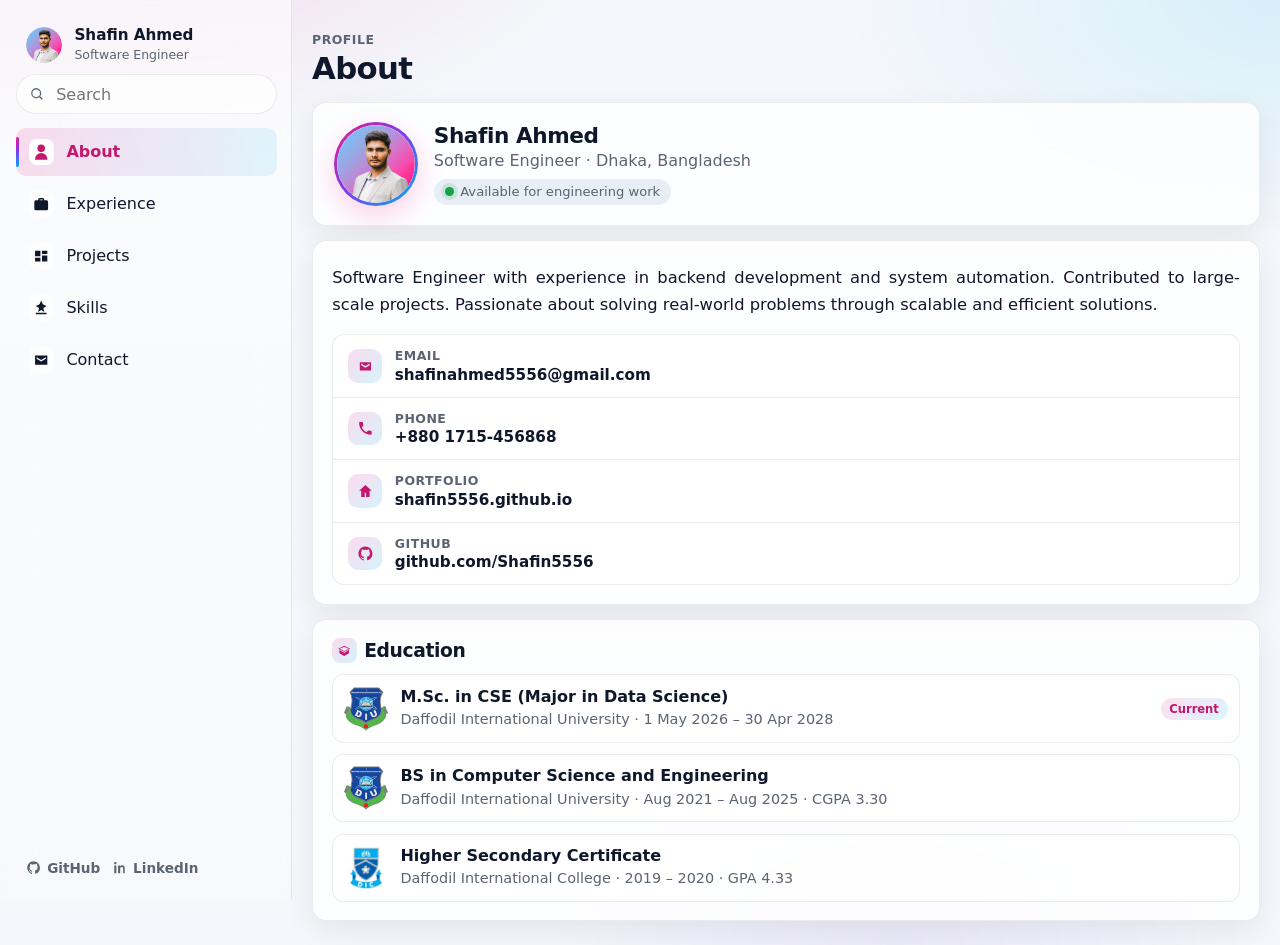
==== index.html @ 6b0c7534 "Remove signature image from portfolio pages entirely. Co-authored-by: Cursor <cursoragent@cursor.com" ====
<!DOCTYPE html>
<html lang="en">
<head>
  <meta charset="utf-8">
  <meta name="viewport" content="width=device-width, initial-scale=1, viewport-fit=cover">
  <meta name="theme-color" content="#f4f7fb">
  <meta name="apple-mobile-web-app-capable" content="yes">
  <meta name="apple-mobile-web-app-status-bar-style" content="default">
  <meta name="description" content="Shafin Ahmed — Software Engineer. Backend, full-stack, and scalable systems.">
  <title>Shafin Ahmed | Software Engineer</title>
  <link rel="icon" type="image/png" href="images/profile.png">
  <link rel="apple-touch-icon" href="images/profile.png">
  <link rel="stylesheet" href="css/app.css?v=20261017d">
</head>
<body>
  <div class="boot-overlay" id="boot-overlay" aria-hidden="true">
    <div class="boot-mark">
      <img src="images/profile.png" alt="" width="56" height="56">
      <strong>Shafin Ahmed</strong>
    </div>
  </div>
  <div class="app" id="app">
    <aside class="sidebar" aria-label="Main navigation">
      <div class="sidebar-top">
        <div class="brand-chip">
          <img src="images/profile.png" alt="" width="36" height="36">
          <div>
            <strong>Shafin Ahmed</strong>
            <span>Software Engineer</span>
          </div>
        </div>
        <label class="search-shell" for="nav-search">
          <svg viewBox="0 0 24 24" aria-hidden="true"><path d="M10.5 3a7.5 7.5 0 015.95 12.07l3.74 3.74-1.41 1.41-3.74-3.74A7.5 7.5 0 1110.5 3zm0 2a5.5 5.5 0 100 11 5.5 5.5 0 000-11z"/></svg>
          <input id="nav-search" type="search" placeholder="Search" autocomplete="off">
        </label>
      </div>

      <nav class="side-nav" id="side-nav">
        <button class="nav-item is-active" data-page="about" type="button">
          <span class="nav-ico" aria-hidden="true"><svg viewBox="0 0 24 24"><path d="M12 12a5 5 0 100-10 5 5 0 000 10zm-8 9a8 8 0 0116 0v1H4v-1z"/></svg></span>
          <span>About</span>
        </button>
        <button class="nav-item" data-page="experience" type="button">
          <span class="nav-ico" aria-hidden="true"><svg viewBox="0 0 24 24"><path d="M10 4h4a2 2 0 012 2v1h3a2 2 0 012 2v9a2 2 0 01-2 2H5a2 2 0 01-2-2V9a2 2 0 012-2h3V6a2 2 0 012-2zm0 3h4V6h-4v1z"/></svg></span>
          <span>Experience</span>
        </button>
        <button class="nav-item" data-page="projects" type="button">
          <span class="nav-ico" aria-hidden="true"><svg viewBox="0 0 24 24"><path d="M4 5h7v7H4V5zm9 0h7v4h-7V5zM4 14h7v5H4v-5zm9-3h7v8h-7v-8z"/></svg></span>
          <span>Projects</span>
        </button>
        <button class="nav-item" data-page="skills" type="button">
          <span class="nav-ico" aria-hidden="true"><svg viewBox="0 0 24 24"><path d="M12 2l2.1 4.9L19 9l-4.2 2.9L16 17l-4-2.6L8 17l1.2-5.1L5 9l4.9-2.1L12 2zm-7 16h14v2H5v-2z"/></svg></span>
          <span>Skills</span>
        </button>
        <button class="nav-item" data-page="contact" type="button">
          <span class="nav-ico" aria-hidden="true"><svg viewBox="0 0 24 24"><path d="M4 6h16v12H4V6zm2 2v2.2l6 3.6 6-3.6V8l-6 3.6L6 8z"/></svg></span>
          <span>Contact</span>
        </button>
      </nav>

      <div class="sidebar-foot">
        <a class="ghost-link" href="https://github.com/Shafin5556" target="_blank" rel="noopener">
          <svg viewBox="0 0 24 24" aria-hidden="true"><path d="M12 2C6.48 2 2 6.58 2 12.26c0 4.52 2.87 8.35 6.84 9.71.5.1.68-.22.68-.48v-1.7c-2.78.62-3.37-1.37-3.37-1.37-.46-1.2-1.12-1.52-1.12-1.52-.92-.64.07-.63.07-.63 1.02.07 1.56 1.07 1.56 1.07.9 1.58 2.36 1.12 2.94.86.09-.67.35-1.12.64-1.38-2.22-.26-4.55-1.14-4.55-5.07 0-1.12.39-2.03 1.03-2.75-.1-.26-.45-1.31.1-2.73 0 0 .84-.27 2.75 1.05A9.3 9.3 0 0112 6.84c.85 0 1.71.12 2.51.35 1.91-1.32 2.75-1.05 2.75-1.05.55 1.42.2 2.47.1 2.73.64.72 1.03 1.63 1.03 2.75 0 3.94-2.34 4.8-4.57 5.06.36.32.68.94.68 1.9v2.81c0 .26.18.59.69.48A10.03 10.03 0 0022 12.26C22 6.58 17.52 2 12 2z"/></svg>
          GitHub
        </a>
        <a class="ghost-link" href="https://linkedin.com/in/shafin5556" target="_blank" rel="noopener">
          <svg viewBox="0 0 24 24" aria-hidden="true"><path d="M6.94 8.5H3.56V21h3.38V8.5zM5.25 3A1.97 1.97 0 003.3 4.96 1.97 1.97 0 005.25 6.9 1.97 1.97 0 007.2 4.96 1.97 1.97 0 005.25 3zM21 21h-3.37v-6.55c0-1.56-.03-3.56-2.17-3.56-2.17 0-2.5 1.7-2.5 3.45V21H9.58V8.5h3.24v1.7h.05c.45-.85 1.55-1.75 3.19-1.75 3.41 0 4.04 2.25 4.04 5.17V21z"/></svg>
          LinkedIn
        </a>
      </div>
    </aside>

    <main class="stage" id="stage">
      <header class="topbar mobile-appbar">
        <div class="appbar-left">
          <img class="appbar-avatar" src="images/profile.png" alt="" width="34" height="34">
          <div>
            <p class="eyebrow" id="page-eyebrow">Profile</p>
            <h1 id="page-title">About</h1>
          </div>
        </div>
      </header>

      <div class="pages" id="pages">
        <!-- ABOUT -->
        <section class="page is-active" id="page-about" data-title="About" data-eyebrow="Profile">
          <div class="home-profile reveal">
            <img src="images/profile.png" alt="Shafin Ahmed" width="88" height="88">
            <div>
              <h2>Shafin Ahmed</h2>
              <p>Software Engineer · Dhaka, Bangladesh</p>
              <div class="status-row"><span class="dot"></span> Available for engineering work</div>
            </div>
          </div>

          <article class="settings-card reveal">
            <p class="about-lead">Software Engineer with experience in backend development and system automation. Contributed to large-scale projects. Passionate about solving real-world problems through scalable and efficient solutions.</p>
            <div class="quick-grid about-links">
              <a class="quick-tile" href="mailto:shafinahmed5556@gmail.com">
                <span class="tile-ico"><svg viewBox="0 0 24 24"><path d="M4 6h16v12H4V6zm2 2v2.2l6 3.6 6-3.6V8l-6 3.6L6 8z"/></svg></span>
                <div class="tile-text"><strong>Email</strong><span>shafinahmed5556@gmail.com</span></div>
              </a>
              <a class="quick-tile" href="tel:+8801715456868">
                <span class="tile-ico"><svg viewBox="0 0 24 24"><path d="M6.6 10.8a15.5 15.5 0 006.6 6.6l2.2-2.2a1 1 0 011-.24c1.1.37 2.3.57 3.5.57a1 1 0 011 1V20a1 1 0 01-1 1C10.4 21 3 13.6 3 4a1 1 0 011-1h3.5a1 1 0 011 1c0 1.2.2 2.4.57 3.5a1 1 0 01-.24 1L6.6 10.8z"/></svg></span>
                <div class="tile-text"><strong>Phone</strong><span>+880 1715-456868</span></div>
              </a>
              <a class="quick-tile" href="https://shafin5556.github.io/" target="_blank" rel="noopener">
                <span class="tile-ico"><svg viewBox="0 0 24 24"><path d="M12 3l9 8h-3v9h-5v-6H11v6H6v-9H3l9-8z"/></svg></span>
                <div class="tile-text"><strong>Portfolio</strong><span>shafin5556.github.io</span></div>
              </a>
              <a class="quick-tile" href="https://github.com/Shafin5556" target="_blank" rel="noopener">
                <span class="tile-ico"><svg viewBox="0 0 24 24"><path d="M12 2C6.48 2 2 6.58 2 12.26c0 4.52 2.87 8.35 6.84 9.71.5.1.68-.22.68-.48v-1.7c-2.78.62-3.37-1.37-3.37-1.37-.46-1.2-1.12-1.52-1.12-1.52-.92-.64.07-.63.07-.63 1.02.07 1.56 1.07 1.56 1.07.9 1.58 2.36 1.12 2.94.86.09-.67.35-1.12.64-1.38-2.22-.26-4.55-1.14-4.55-5.07 0-1.12.39-2.03 1.03-2.75-.1-.26-.45-1.31.1-2.73 0 0 .84-.27 2.75 1.05A9.3 9.3 0 0112 6.84c.85 0 1.71.12 2.51.35 1.91-1.32 2.75-1.05 2.75-1.05.55 1.42.2 2.47.1 2.73.64.72 1.03 1.63 1.03 2.75 0 3.94-2.34 4.8-4.57 5.06.36.32.68.94.68 1.9v2.81c0 .26.18.59.69.48A10.03 10.03 0 0022 12.26C22 6.58 17.52 2 12 2z"/></svg></span>
                <div class="tile-text"><strong>GitHub</strong><span>github.com/Shafin5556</span></div>
              </a>
            </div>
          </article>

          <article class="settings-card reveal">
            <h3><span class="inline-ico"><svg viewBox="0 0 24 24"><path d="M12 3L2 8l10 5 10-5-10-5zm0 8.5L4.5 8 12 4.5 19.5 8 12 11.5zM4 10.2v5.3L12 20l8-4.5v-5.3L12 14.7 4 10.2z"/></svg></span> Education</h3>
            <div class="list-stack">
              <div class="list-item">
                <img src="images/logo-diu.png" alt="DIU" width="44" height="44">
                <div>
                  <strong>M.Sc. in CSE (Major in Data Science)</strong>
                  <p>Daffodil International University · 1 May 2026 – 30 Apr 2028</p>
                </div>
                <span class="badge">Current</span>
              </div>
              <div class="list-item">
                <img src="images/logo-diu.png" alt="DIU" width="44" height="44">
                <div>
                  <strong>BS in Computer Science and Engineering</strong>
                  <p>Daffodil International University · Aug 2021 – Aug 2025 · CGPA 3.30</p>
                </div>
              </div>
              <div class="list-item">
                <img src="images/logo-college.jpeg" alt="Daffodil International College" width="44" height="44">
                <div>
                  <strong>Higher Secondary Certificate</strong>
                  <p>Daffodil International College · 2019 – 2020 · GPA 4.33</p>
                </div>
              </div>
            </div>
          </article>
        </section>

        <!-- EXPERIENCE -->
        <section class="page" id="page-experience" data-title="Experience" data-eyebrow="Career">
          <article class="settings-card reveal">
            <div class="job">
              <img src="images/logo-csetech.png" alt="CSETech" width="56" height="56">
              <div>
                <div class="job-top"><h3>Software Engineer</h3><span>Nov 2025 – Present</span></div>
                <p class="org">Center for Software Development & Emerging Tech (CSETech)</p>
                <p class="muted">Daffodil Smart City (DSC), Birulia, Savar, Dhaka</p>
                <p>CSETech is the specialized development hub at Daffodil International University dedicated to building production-grade software solutions. The center bridges industry requirements by driving R&amp;D in emerging technologies, fostering industry collaborations, and delivering scalable enterprise ecosystems.</p>
              </div>
            </div>
          </article>
          <article class="settings-card reveal">
            <div class="job">
              <img src="images/logo-fawz.png" alt="Fawz" width="56" height="56">
              <div>
                <div class="job-top"><h3>Full Stack Developer</h3><span>Jul 2025 – Present</span></div>
                <p class="org">Fawz Biz Enterprises</p>
                <p class="muted">Extension Pallabi, Mirpur 11.5, Dhaka</p>
                <p>Develop software products, custom systems, and integrated AI &amp; Big Data solutions that transform operations and decision-making.</p>
              </div>
            </div>
          </article>
          <article class="settings-card reveal">
            <div class="job">
              <img src="images/logo-osa.png" alt="OSA DIU" width="56" height="56">
              <div>
                <div class="job-top"><h3>Full Stack Developer</h3><span>Jun 2024 – Jun 2026</span></div>
                <p class="org">Office of the Students' Affairs — Daffodil International University</p>
                <p class="muted">Dhaka, Bangladesh</p>
                <p>Developed and maintained the official university student management platform, automating student services and administrative workflows.</p>
              </div>
            </div>
          </article>
        </section>

        <!-- PROJECTS -->
        <section class="page" id="page-projects" data-title="Projects" data-eyebrow="Selected work">
          <article class="settings-card project-card reveal">
            <div class="project-head">
              <img src="images/logo-efamily-court.png" alt="E-Family Court" width="64" height="64">
              <div>
                <h3>E-Family Court</h3>
                <p class="org">National e-Judiciary Platform</p>
                <p class="muted">Ministry of Law, Justice and Parliamentary Affairs · Jun 2024 – Present</p>
              </div>
            </div>
            <p>Contributing to digital infrastructure for the E-Family Court pilot in Dhaka and Chattogram. Built an end-to-end digital case-filing system that modernizes family court proceedings.</p>
            <div class="tags"><span>Government</span><span>Laravel</span><span>Digital Transformation</span></div>
            <div class="project-actions">
              <a class="project-domain" href="https://efamilycourt.judiciary.gov.bd/" target="_blank" rel="noopener">
                <svg viewBox="0 0 24 24" aria-hidden="true"><path d="M12 2a10 10 0 100 20 10 10 0 000-20zm1 17.9V14h4.9A8.05 8.05 0 0113 19.9zM4.1 14H9v5.9A8.05 8.05 0 014.1 14zM4.1 10A8.05 8.05 0 019 4.1V10H4.1zM13 4.1A8.05 8.05 0 0119.9 10H13V4.1z"/></svg>
                efamilycourt.judiciary.gov.bd
              </a>
              <a class="btn btn-primary" href="https://efamilycourt.judiciary.gov.bd/" target="_blank" rel="noopener">
                <svg viewBox="0 0 24 24" aria-hidden="true"><path d="M14 3h7v7h-2V6.4l-9.3 9.3-1.4-1.4L17.6 5H14V3zM5 5h6v2H7v10h10v-4h2v6H5V5z"/></svg>
                Open live project
              </a>
            </div>
          </article>
          <article class="settings-card project-card reveal">
            <div class="project-head">
              <img src="images/logo-student-hub.png" alt="Student Hub" width="64" height="64">
              <div>
                <h3>Student Hub</h3>
                <p class="org">Official Student Management Platform</p>
                <p class="muted">Daffodil International University · 2024 – Present</p>
              </div>
            </div>
            <p>Developed a centralized management ecosystem for DIU featuring automated orientation, multi-tenant club management, and enrollment sync from GoEdu.</p>
            <div class="tags"><span>Full Stack</span><span>Automation</span><span>Event management</span></div>
            <div class="project-actions">
              <a class="project-domain" href="https://studentshub.daffodilvarsity.edu.bd/" target="_blank" rel="noopener">
                <svg viewBox="0 0 24 24" aria-hidden="true"><path d="M12 2a10 10 0 100 20 10 10 0 000-20zm1 17.9V14h4.9A8.05 8.05 0 0113 19.9zM4.1 14H9v5.9A8.05 8.05 0 014.1 14zM4.1 10A8.05 8.05 0 019 4.1V10H4.1zM13 4.1A8.05 8.05 0 0119.9 10H13V4.1z"/></svg>
                studentshub.daffodilvarsity.edu.bd
              </a>
              <a class="btn btn-primary" href="https://studentshub.daffodilvarsity.edu.bd/" target="_blank" rel="noopener">
                <svg viewBox="0 0 24 24" aria-hidden="true"><path d="M14 3h7v7h-2V6.4l-9.3 9.3-1.4-1.4L17.6 5H14V3zM5 5h6v2H7v10h10v-4h2v6H5V5z"/></svg>
                Open live project
              </a>
            </div>
          </article>
        </section>

        <!-- SKILLS -->
        <section class="page" id="page-skills" data-title="Skills" data-eyebrow="Capabilities">
          <article class="settings-card reveal"><h3><span class="inline-ico"><svg viewBox="0 0 24 24"><path d="M4 5h7v7H4V5zm9 0h7v4h-7V5zM4 14h7v5H4v-5zm9-3h7v8h-7v-8z"/></svg></span> Backend systems &amp; APIs</h3><p>Strong scripting and programming skills across Laravel (MVC), PHP, Python, Flask, and Node.js — building and maintaining production REST APIs and full-stack platforms.</p></article>
          <article class="settings-card reveal"><h3><span class="inline-ico"><svg viewBox="0 0 24 24"><path d="M13 2L4 14h7l-1 8 10-14h-7l1-6z"/></svg></span> Async work &amp; performance</h3><p>Experience with asynchronous processing, background jobs, automation pipelines, and caching patterns to keep applications responsive under real workloads.</p></article>
          <article class="settings-card reveal"><h3><span class="inline-ico"><svg viewBox="0 0 24 24"><path d="M12 2a5 5 0 015 5v2h1a2 2 0 012 2v9a2 2 0 01-2 2H6a2 2 0 01-2-2v-9a2 2 0 012-2h1V7a5 5 0 015-5zm0 2a3 3 0 00-3 3v2h6V7a3 3 0 00-3-3z"/></svg></span> Secure &amp; scalable delivery</h3><p>Supports secure, scalable, and reliable application environments — from multi-tenant university systems to national-scale digital case-filing infrastructure.</p></article>
          <article class="settings-card reveal"><h3><span class="inline-ico"><svg viewBox="0 0 24 24"><path d="M4 5h16v4H4V5zm0 6h7v8H4v-8zm9 0h7v8h-7v-8z"/></svg></span> Data &amp; integration</h3><p>Hands-on with MySQL/NoSQL, SQL optimization, web scraping, and data synchronization engines that connect academic and operational systems end to end.</p></article>
          <article class="settings-card reveal"><h3><span class="inline-ico"><svg viewBox="0 0 24 24"><path d="M12 2l2.1 4.9L19 9l-4.2 2.9L16 17l-4-2.6L8 17l1.2-5.1L5 9l4.9-2.1L12 2z"/></svg></span> Engineering practices</h3><p>Comfortable with Git/GitHub collaboration, OOP and MVC design, and shipping maintainable features in team and institutional settings.</p></article>
          <article class="settings-card reveal">
            <h3><span class="inline-ico"><svg viewBox="0 0 24 24"><path d="M4 6h16v2H4V6zm0 5h16v2H4v-2zm0 5h10v2H4v-2z"/></svg></span> Technologies</h3>
            <div class="tags">
              <span>Laravel</span><span>PHP</span><span>Python</span><span>Flask</span><span>Node.js</span><span>JavaScript</span><span>MySQL</span><span>NoSQL</span><span>REST APIs</span><span>Git</span>
            </div>
          </article>
        </section>

        <!-- CONTACT -->
        <section class="page" id="page-contact" data-title="Contact" data-eyebrow="Connect">
          <p class="home-tagline reveal">Open to collaboration, engineering roles, and impactful software projects.</p>
          <div class="quick-grid contact-grid">
            <a class="quick-tile reveal" href="mailto:shafinahmed5556@gmail.com">
              <span class="tile-ico"><svg viewBox="0 0 24 24"><path d="M4 6h16v12H4V6zm2 2v2.2l6 3.6 6-3.6V8l-6 3.6L6 8z"/></svg></span>
              <div class="tile-text"><strong>Email</strong><span>shafinahmed5556@gmail.com</span></div>
              <span class="chev" aria-hidden="true">›</span>
            </a>
            <a class="quick-tile reveal" href="tel:+8801715456868">
              <span class="tile-ico"><svg viewBox="0 0 24 24"><path d="M6.6 10.8a15.5 15.5 0 006.6 6.6l2.2-2.2a1 1 0 011-.24c1.1.37 2.3.57 3.5.57a1 1 0 011 1V20a1 1 0 01-1 1C10.4 21 3 13.6 3 4a1 1 0 011-1h3.5a1 1 0 011 1c0 1.2.2 2.4.57 3.5a1 1 0 01-.24 1L6.6 10.8z"/></svg></span>
              <div class="tile-text"><strong>Phone</strong><span>+880 1715-456868</span></div>
              <span class="chev" aria-hidden="true">›</span>
            </a>
            <a class="quick-tile reveal" href="https://linkedin.com/in/shafin5556" target="_blank" rel="noopener">
              <span class="tile-ico"><svg viewBox="0 0 24 24"><path d="M6.94 8.5H3.56V21h3.38V8.5zM5.25 3A1.97 1.97 0 003.3 4.96 1.97 1.97 0 005.25 6.9 1.97 1.97 0 007.2 4.96 1.97 1.97 0 005.25 3zM21 21h-3.37v-6.55c0-1.56-.03-3.56-2.17-3.56-2.17 0-2.5 1.7-2.5 3.45V21H9.58V8.5h3.24v1.7h.05c.45-.85 1.55-1.75 3.19-1.75 3.41 0 4.04 2.25 4.04 5.17V21z"/></svg></span>
              <div class="tile-text"><strong>LinkedIn</strong><span>linkedin.com/in/shafin5556</span></div>
              <span class="chev" aria-hidden="true">›</span>
            </a>
            <a class="quick-tile reveal" href="https://github.com/Shafin5556" target="_blank" rel="noopener">
              <span class="tile-ico"><svg viewBox="0 0 24 24"><path d="M12 2C6.48 2 2 6.58 2 12.26c0 4.52 2.87 8.35 6.84 9.71.5.1.68-.22.68-.48v-1.7c-2.78.62-3.37-1.37-3.37-1.37-.46-1.2-1.12-1.52-1.12-1.52-.92-.64.07-.63.07-.63 1.02.07 1.56 1.07 1.56 1.07.9 1.58 2.36 1.12 2.94.86.09-.67.35-1.12.64-1.38-2.22-.26-4.55-1.14-4.55-5.07 0-1.12.39-2.03 1.03-2.75-.1-.26-.45-1.31.1-2.73 0 0 .84-.27 2.75 1.05A9.3 9.3 0 0112 6.84c.85 0 1.71.12 2.51.35 1.91-1.32 2.75-1.05 2.75-1.05.55 1.42.2 2.47.1 2.73.64.72 1.03 1.63 1.03 2.75 0 3.94-2.34 4.8-4.57 5.06.36.32.68.94.68 1.9v2.81c0 .26.18.59.69.48A10.03 10.03 0 0022 12.26C22 6.58 17.52 2 12 2z"/></svg></span>
              <div class="tile-text"><strong>GitHub</strong><span>github.com/Shafin5556</span></div>
              <span class="chev" aria-hidden="true">›</span>
            </a>
            <a class="quick-tile reveal" href="https://shafin5556.github.io/" target="_blank" rel="noopener">
              <span class="tile-ico"><svg viewBox="0 0 24 24"><path d="M12 3l9 8h-3v9h-5v-6H11v6H6v-9H3l9-8z"/></svg></span>
              <div class="tile-text"><strong>Portfolio</strong><span>shafin5556.github.io</span></div>
              <span class="chev" aria-hidden="true">›</span>
            </a>
          </div>

          <article class="settings-card reveal">
            <h3><span class="inline-ico"><svg viewBox="0 0 24 24"><path d="M12 2l2.1 4.9L19 9l-4.2 2.9L16 17l-4-2.6L8 17l1.2-5.1L5 9l4.9-2.1L12 2z"/></svg></span> Achievements</h3>
            <div class="list-stack compact">
              <div class="list-item"><div><strong>Datathon Contest 2023</strong><p>1st Runner-up</p></div></div>
              <div class="list-item"><div><strong>DIU Take-off Programming Contest</strong><p>Top 30</p></div></div>
              <div class="list-item"><div><strong>Project Showcase</strong><p>Organized by Department of CIS</p></div></div>
            </div>
          </article>
        </section>
      </div>
    </main>

    <nav class="bottom-nav" id="bottom-nav" aria-label="Mobile navigation">
      <button class="tab is-active" data-page="about" type="button"><svg viewBox="0 0 24 24"><path d="M12 12a5 5 0 100-10 5 5 0 000 10zm-8 9a8 8 0 0116 0v1H4v-1z"/></svg><span>About</span></button>
      <button class="tab" data-page="experience" type="button"><svg viewBox="0 0 24 24"><path d="M10 4h4a2 2 0 012 2v1h3a2 2 0 012 2v9a2 2 0 01-2 2H5a2 2 0 01-2-2V9a2 2 0 012-2h3V6a2 2 0 012-2zm0 3h4V6h-4v1z"/></svg><span>Experience</span></button>
      <button class="tab" data-page="projects" type="button"><svg viewBox="0 0 24 24"><path d="M4 5h7v7H4V5zm9 0h7v4h-7V5zM4 14h7v5H4v-5zm9-3h7v8h-7v-8z"/></svg><span>Projects</span></button>
      <button class="tab" data-page="skills" type="button"><svg viewBox="0 0 24 24"><path d="M12 2l2.1 4.9L19 9l-4.2 2.9L16 17l-4-2.6L8 17l1.2-5.1L5 9l4.9-2.1L12 2z"/></svg><span>Skills</span></button>
      <button class="tab" data-page="contact" type="button"><svg viewBox="0 0 24 24"><path d="M4 6h16v12H4V6zm2 2v2.2l6 3.6 6-3.6V8l-6 3.6L6 8z"/></svg><span>Contact</span></button>
    </nav>
  </div>
  <script src="js/app.js?v=20261017d" defer></script>
</body>
</html>
---- css/app.css ----
:root {
  /* Signature palette: magenta → cyan/blue */
  --magenta: #e91e8c;
  --magenta-deep: #c2186e;
  --cyan: #00b4f0;
  --blue: #3b82f6;
  --navy: #0f172a;
  --bg: #f4f7fb;
  --bg-soft: #e8eef6;
  --surface: rgba(255, 255, 255, 0.82);
  --surface-solid: #ffffff;
  --ink: #0f172a;
  --muted: #5b6472;
  --line: rgba(15, 23, 42, 0.08);
  --accent: var(--magenta);
  --accent-soft: rgba(233, 30, 140, 0.12);
  --accent-strong: var(--magenta-deep);
  --accent-2: var(--cyan);
  --brand-grad: linear-gradient(135deg, #e91e8c 0%, #7c3aed 48%, #00b4f0 100%);
  --shadow: 0 10px 30px rgba(15, 23, 42, 0.07);
  --radius: 14px;
  --sidebar: 292px;
  --bottom: 72px;
  --topbar: 84px;
  --font: "Segoe UI", "Segoe UI Variable", system-ui, -apple-system, sans-serif;
  --ease: cubic-bezier(0.22, 1, 0.36, 1);
  --ease-out: cubic-bezier(0.16, 1, 0.3, 1);
}

*,
*::before,
*::after { box-sizing: border-box; }

html, body {
  margin: 0;
  min-height: 100%;
  font-family: var(--font);
  color: var(--ink);
  background:
    radial-gradient(1000px 520px at 8% -12%, rgba(233, 30, 140, 0.14), transparent 52%),
    radial-gradient(900px 480px at 100% 0%, rgba(0, 180, 240, 0.12), transparent 48%),
    radial-gradient(700px 400px at 70% 100%, rgba(124, 58, 237, 0.07), transparent 50%),
    var(--bg);
  -webkit-font-smoothing: antialiased;
  text-rendering: optimizeLegibility;
}

.boot-overlay {
  position: fixed;
  inset: 0;
  z-index: 200;
  display: grid;
  place-items: center;
  background:
    radial-gradient(600px 320px at 30% 40%, rgba(233, 30, 140, 0.18), transparent 60%),
    radial-gradient(500px 280px at 70% 60%, rgba(0, 180, 240, 0.16), transparent 55%),
    #fff;
  transition: opacity 0.55s var(--ease-out), visibility 0.55s;
}
.boot-overlay.is-done {
  opacity: 0;
  visibility: hidden;
  pointer-events: none;
}
.boot-mark {
  display: grid;
  justify-items: center;
  gap: 0.75rem;
  animation: bootPop 0.7s var(--ease-out) both;
}
.boot-mark img {
  width: 64px;
  height: 64px;
  border-radius: 50%;
  object-fit: cover;
  border: 3px solid transparent;
  background:
    linear-gradient(#fff, #fff) padding-box,
    var(--brand-grad) border-box;
  box-shadow: 0 12px 36px rgba(233, 30, 140, 0.25);
}
.boot-mark strong {
  font-size: 1.05rem;
  letter-spacing: -0.02em;
  background: var(--brand-grad);
  -webkit-background-clip: text;
  background-clip: text;
  color: transparent;
}
@keyframes bootPop {
  from { opacity: 0; transform: scale(0.86) translateY(10px); }
  to { opacity: 1; transform: none; }
}

button, input { font: inherit; }
a { color: var(--accent-strong); text-decoration: none; }
img { max-width: 100%; display: block; }
svg { width: 1.15rem; height: 1.15rem; fill: currentColor; }

.app {
  min-height: 100dvh;
  display: grid;
  grid-template-columns: var(--sidebar) 1fr;
}

/* ===== Sidebar (desktop Win11 Settings) ===== */
.sidebar {
  position: sticky;
  top: 0;
  height: 100dvh;
  padding: 1rem 0.85rem 1rem 1rem;
  display: flex;
  flex-direction: column;
  gap: 0.85rem;
  border-right: 1px solid var(--line);
  background: linear-gradient(180deg, rgba(255,255,255,0.55), rgba(255,255,255,0.28));
  backdrop-filter: blur(24px);
  -webkit-backdrop-filter: blur(24px);
}

.brand-chip {
  display: flex;
  gap: 0.75rem;
  align-items: center;
  padding: 0.65rem;
  border-radius: 12px;
}
.brand-chip img {
  width: 36px;
  height: 36px;
  border-radius: 50%;
  object-fit: cover;
}
.brand-chip strong { display: block; font-size: 0.95rem; }
.brand-chip span { color: var(--muted); font-size: 0.78rem; }

.search-shell {
  display: flex;
  align-items: center;
  gap: 0.55rem;
  padding: 0.55rem 0.75rem;
  border-radius: 999px;
  background: rgba(255,255,255,0.7);
  border: 1px solid var(--line);
  color: var(--muted);
}
.search-shell input {
  border: 0;
  outline: 0;
  background: transparent;
  width: 100%;
  color: var(--ink);
}

.side-nav {
  display: flex;
  flex-direction: column;
  gap: 0.25rem;
  overflow: auto;
}

.nav-item {
  appearance: none;
  border: 0;
  background: transparent;
  display: flex;
  align-items: center;
  gap: 0.75rem;
  width: 100%;
  text-align: left;
  padding: 0.7rem 0.8rem;
  border-radius: 10px;
  color: var(--ink);
  cursor: pointer;
  transition: background 0.2s var(--ease), transform 0.2s var(--ease);
}
.nav-item:hover { background: rgba(0,0,0,0.04); }
.nav-item.is-active {
  background: linear-gradient(90deg, rgba(233, 30, 140, 0.14), rgba(0, 180, 240, 0.1));
  color: var(--magenta-deep);
  font-weight: 600;
  position: relative;
}
.nav-item.is-active::before {
  content: "";
  position: absolute;
  left: 0;
  top: 18%;
  bottom: 18%;
  width: 3px;
  border-radius: 999px;
  background: var(--brand-grad);
}
.nav-ico {
  width: 1.6rem;
  height: 1.6rem;
  display: grid;
  place-items: center;
  border-radius: 8px;
  background: rgba(255,255,255,0.7);
}
.nav-item.is-active .nav-ico { background: #fff; }

.sidebar-foot {
  margin-top: auto;
  display: flex;
  gap: 0.75rem;
  padding: 0.5rem 0.65rem;
}
.ghost-link {
  display: inline-flex;
  align-items: center;
  gap: 0.35rem;
  color: var(--muted);
  font-size: 0.85rem;
  font-weight: 600;
}
.ghost-link svg { width: 0.95rem; height: 0.95rem; }

/* ===== Stage ===== */
.stage {
  min-width: 0;
  padding: 1.1rem 1.25rem 1.5rem;
}

.topbar {
  min-height: var(--topbar);
  display: flex;
  justify-content: space-between;
  align-items: flex-end;
  gap: 1rem;
  padding-bottom: 1rem;
}
.appbar-left {
  display: flex;
  align-items: center;
  gap: 0.75rem;
}
.appbar-avatar {
  display: none;
  width: 34px;
  height: 34px;
  border-radius: 50%;
  object-fit: cover;
  border: 2px solid transparent;
  background:
    linear-gradient(#fff, #fff) padding-box,
    var(--brand-grad) border-box;
}
.eyebrow {
  margin: 0 0 0.15rem;
  color: var(--muted);
  font-size: 0.78rem;
  font-weight: 600;
  letter-spacing: 0.04em;
  text-transform: uppercase;
}
.topbar h1 {
  margin: 0;
  font-size: clamp(1.55rem, 2.4vw, 2.15rem);
  font-weight: 650;
  letter-spacing: -0.02em;
}

.pill, .btn {
  display: inline-flex;
  align-items: center;
  justify-content: center;
  min-height: 2.35rem;
  padding: 0.45rem 0.95rem;
  border-radius: 999px;
  border: 1px solid var(--line);
  background: rgba(255,255,255,0.8);
  color: var(--ink);
  font-weight: 600;
  cursor: pointer;
  transition: transform 0.18s var(--ease), background 0.18s var(--ease);
}
.pill:hover, .btn:hover { transform: translateY(-1px); }
.pill-accent, .btn-primary {
  background: var(--brand-grad);
  border-color: transparent;
  color: #fff;
  box-shadow: 0 8px 22px rgba(233, 30, 140, 0.28);
}
.btn-primary:hover {
  filter: brightness(1.05);
  color: #fff;
  transform: translateY(-2px);
}

.pages { position: relative; }
.page {
  display: none;
  gap: 0.9rem;
}
.page.is-active { display: grid; }
.page.is-entering {
  animation: pageOpen 0.48s var(--ease-out) both;
}
.page.is-leaving {
  display: grid;
  animation: pageClose 0.28s var(--ease) both;
  pointer-events: none;
}

@keyframes pageOpen {
  from { opacity: 0; transform: translateY(18px) scale(0.975); filter: blur(2px); }
  to { opacity: 1; transform: none; filter: none; }
}
@keyframes pageClose {
  from { opacity: 1; transform: none; filter: none; }
  to { opacity: 0; transform: translateY(-10px) scale(0.985); filter: blur(2px); }
}

.settings-card, .quick-tile, .home-profile {
  background: var(--surface);
  backdrop-filter: blur(18px);
  -webkit-backdrop-filter: blur(18px);
  border: 1px solid var(--line);
  border-radius: var(--radius);
  box-shadow: var(--shadow);
}

.settings-card {
  padding: 1.15rem 1.2rem;
}
.settings-card h2, .settings-card h3 {
  margin: 0 0 0.45rem;
  letter-spacing: -0.02em;
  display: flex;
  align-items: center;
  gap: 0.45rem;
}
.settings-card p { margin: 0.35rem 0; color: var(--muted); line-height: 1.55; }
.muted { color: var(--muted) !important; }
.org { color: var(--ink) !important; font-weight: 650; }
.inline-ico {
  display: inline-grid;
  place-items: center;
  width: 1.55rem;
  height: 1.55rem;
  border-radius: 8px;
  background: linear-gradient(135deg, rgba(233, 30, 140, 0.16), rgba(0, 180, 240, 0.16));
  color: var(--magenta-deep);
  flex-shrink: 0;
}
.inline-ico svg { width: 0.9rem; height: 0.9rem; }

.home-profile {
  display: flex;
  align-items: center;
  gap: 1rem;
  padding: 1rem 1.1rem;
}
.home-profile img {
  width: 84px;
  height: 84px;
  border-radius: 50%;
  object-fit: cover;
  border: 3px solid transparent;
  background:
    linear-gradient(#fff, #fff) padding-box,
    var(--brand-grad) border-box;
  flex-shrink: 0;
  box-shadow: 0 10px 28px rgba(233, 30, 140, 0.2);
}
.home-profile h2 { margin: 0 0 0.2rem; font-size: 1.35rem; letter-spacing: -0.02em; }
.home-profile p { margin: 0 0 0.55rem; color: var(--muted); }
.home-tagline {
  margin: 0.1rem 0 0.15rem;
  color: var(--muted);
  font-size: 0.98rem;
  line-height: 1.45;
}

.status-row {
  display: inline-flex;
  align-items: center;
  gap: 0.4rem;
  font-size: 0.82rem;
  color: var(--muted);
  background: var(--bg-soft);
  border-radius: 999px;
  padding: 0.35rem 0.7rem;
}
.dot {
  width: 0.55rem;
  height: 0.55rem;
  border-radius: 50%;
  background: #16a34a;
  box-shadow: 0 0 0 4px rgba(22,163,74,0.15);
}

.quick-grid {
  display: grid;
  grid-template-columns: 1fr;
  gap: 0.55rem;
}
.quick-tile {
  appearance: none;
  text-align: left;
  padding: 0.85rem 0.95rem;
  cursor: pointer;
  display: grid;
  grid-template-columns: auto 1fr auto;
  gap: 0.8rem;
  align-items: center;
  color: inherit;
  transition: transform 0.2s var(--ease), box-shadow 0.2s var(--ease), background 0.2s var(--ease);
}
.quick-tile:hover { transform: translateY(-1px); box-shadow: 0 14px 34px rgba(0,0,0,0.08); }
.quick-tile:active { transform: scale(0.985); }
.tile-text { min-width: 0; }
.tile-text strong { display: block; margin: 0 0 0.12rem; font-size: 1rem; }
.tile-text span { color: var(--muted); font-size: 0.84rem; }
.chev {
  color: #9a9a9a;
  font-size: 1.35rem;
  line-height: 1;
  font-weight: 400;
}
.tile-ico {
  width: 2.35rem;
  height: 2.35rem;
  border-radius: 11px;
  display: grid;
  place-items: center;
  background: linear-gradient(135deg, rgba(233, 30, 140, 0.16), rgba(0, 180, 240, 0.16));
  color: var(--magenta-deep);
  flex-shrink: 0;
}
.inline-ico {
  background: linear-gradient(135deg, rgba(233, 30, 140, 0.16), rgba(0, 180, 240, 0.16)) !important;
  color: var(--magenta-deep) !important;
}
.badge {
  background: linear-gradient(135deg, rgba(233, 30, 140, 0.14), rgba(0, 180, 240, 0.14)) !important;
  color: var(--magenta-deep) !important;
}
.btn {
  display: inline-flex;
  align-items: center;
  gap: 0.4rem;
}
.btn svg { width: 0.95rem; height: 0.95rem; }

.settings-row {
  display: flex;
  gap: 0.9rem;
  align-items: center;
  margin-bottom: 0.9rem;
}
.avatar-lg {
  width: 72px;
  height: 72px;
  border-radius: 50%;
  object-fit: cover;
}
.about-lead {
  font-size: 1.02rem !important;
  color: var(--ink) !important;
  text-align: justify;
  text-justify: inter-word;
  hyphens: auto;
  line-height: 1.65 !important;
}
.info-grid {
  display: grid;
  grid-template-columns: repeat(2, 1fr);
  gap: 0.65rem;
  margin-top: 1rem;
}
.info-chip {
  display: flex;
  align-items: center;
  gap: 0.7rem;
  padding: 0.75rem;
  border-radius: 12px;
  background: rgba(255,255,255,0.7);
  border: 1px solid var(--line);
  color: inherit;
}
.info-chip span {
  display: block;
  color: var(--muted);
  font-size: 0.72rem;
  font-weight: 700;
  text-transform: uppercase;
  letter-spacing: 0.04em;
  margin-bottom: 0.15rem;
}
.info-chip strong {
  font-size: 0.9rem;
  font-weight: 650;
  word-break: break-word;
}
.chip-ico {
  width: 2.1rem;
  height: 2.1rem;
  border-radius: 10px;
  display: grid;
  place-items: center;
  background: var(--accent-soft);
  color: var(--accent-strong);
  flex-shrink: 0;
}
.chip-ico svg { width: 1rem; height: 1rem; }

.list-stack { display: grid; gap: 0.7rem; margin-top: 0.7rem; }
.list-item {
  display: grid;
  grid-template-columns: auto 1fr auto;
  gap: 0.75rem;
  align-items: center;
  padding: 0.7rem;
  border-radius: 12px;
  background: rgba(255,255,255,0.65);
  border: 1px solid var(--line);
}
.list-item img {
  width: 44px;
  height: 44px;
  object-fit: contain;
  border-radius: 10px;
  background: #fff;
}
.list-item p { margin: 0.15rem 0 0; font-size: 0.9rem; }
.list-stack.compact .list-item { grid-template-columns: 1fr; }
.badge {
  font-size: 0.72rem;
  font-weight: 700;
  color: var(--accent-strong);
  background: var(--accent-soft);
  border-radius: 999px;
  padding: 0.25rem 0.55rem;
}

.job {
  display: grid;
  grid-template-columns: 56px 1fr;
  gap: 0.9rem;
}
.job img {
  width: 56px;
  height: 56px;
  object-fit: contain;
  border-radius: 12px;
  background: #fff;
  border: 1px solid var(--line);
  padding: 4px;
}
.job-top {
  display: flex;
  justify-content: space-between;
  gap: 0.75rem;
  flex-wrap: wrap;
}
.job-top span { color: var(--accent); font-weight: 700; font-size: 0.88rem; }

.project-head {
  display: flex;
  gap: 0.9rem;
  align-items: flex-start;
  margin-bottom: 0.7rem;
}
.project-head img {
  width: 64px;
  height: 64px;
  object-fit: contain;
  border-radius: 14px;
  background: #fff;
  border: 1px solid var(--line);
  padding: 6px;
}
.tags { display: flex; flex-wrap: wrap; gap: 0.4rem; margin: 0.7rem 0; }
.tags span {
  font-size: 0.78rem;
  font-weight: 700;
  padding: 0.28rem 0.6rem;
  border-radius: 999px;
  background: var(--bg-soft);
}
.project-actions {
  display: flex;
  flex-wrap: wrap;
  gap: 0.55rem;
  align-items: center;
  margin-top: 0.55rem;
}
.project-domain {
  display: inline-flex;
  align-items: center;
  gap: 0.4rem;
  min-height: 2.35rem;
  padding: 0.4rem 0.85rem;
  border-radius: 999px;
  border: 1px solid var(--line);
  background: rgba(255,255,255,0.85);
  color: var(--accent-strong);
  font-size: 0.86rem;
  font-weight: 650;
  word-break: break-all;
}
.project-domain svg { width: 0.95rem; height: 0.95rem; flex-shrink: 0; }
.project-card .btn { width: fit-content; }
.about-links {
  margin-top: 0.95rem;
  gap: 0;
  border: 1px solid var(--line);
  border-radius: 12px;
  overflow: hidden;
  background: rgba(255,255,255,0.72);
  grid-template-columns: 1fr !important;
}
.about-links .quick-tile {
  box-shadow: none;
  background: transparent;
  border: 0;
  border-radius: 0;
  border-bottom: 1px solid var(--line);
  padding: 0.8rem 0.95rem;
  min-height: 3.4rem;
  grid-template-columns: auto 1fr;
}
.about-links .quick-tile:last-child { border-bottom: 0; }
.about-links .quick-tile:hover {
  transform: none;
  box-shadow: none;
  background: linear-gradient(90deg, rgba(233, 30, 140, 0.08), rgba(0, 180, 240, 0.08));
}
.about-links .tile-ico {
  width: 2.1rem;
  height: 2.1rem;
  border-radius: 10px;
}
.about-links .tile-ico svg {
  width: 1.05rem;
  height: 1.05rem;
}
.about-links .tile-text strong {
  font-size: 0.78rem;
  font-weight: 700;
  text-transform: uppercase;
  letter-spacing: 0.04em;
  color: var(--muted);
  margin-bottom: 0.18rem;
}
.about-links .tile-text span {
  display: block;
  color: var(--ink);
  font-size: 0.95rem;
  font-weight: 600;
  overflow: hidden;
  text-overflow: ellipsis;
  white-space: nowrap;
}
.contact-grid { margin-top: 0.15rem; }

/* ===== Mobile bottom nav ===== */
.bottom-nav {
  display: none;
  position: fixed;
  left: 0;
  right: 0;
  bottom: 0;
  z-index: 50;
  height: calc(var(--bottom) + env(safe-area-inset-bottom));
  padding: 0.35rem 0.35rem calc(0.35rem + env(safe-area-inset-bottom));
  background: rgba(255,255,255,0.88);
  backdrop-filter: blur(22px);
  -webkit-backdrop-filter: blur(22px);
  border-top: 1px solid var(--line);
  box-shadow: 0 -8px 30px rgba(0,0,0,0.06);
}
.tab {
  appearance: none;
  border: 0;
  background: transparent;
  color: var(--muted);
  display: flex;
  flex-direction: column;
  align-items: center;
  justify-content: center;
  gap: 0.15rem;
  flex: 1;
  min-width: 0;
  font-size: 0.62rem;
  font-weight: 650;
  border-radius: 12px;
  padding: 0.35rem 0.15rem;
  cursor: pointer;
  transition: color 0.2s var(--ease), background 0.2s var(--ease), transform 0.15s var(--ease);
}
.tab svg { width: 1.25rem; height: 1.25rem; }
.tab.is-active {
  color: var(--accent-strong);
  background: var(--accent-soft);
}
.tab:active { transform: scale(0.94); }

.reveal {
  opacity: 0;
  transform: translateY(14px) scale(0.985);
  transition:
    opacity 0.45s var(--ease-out),
    transform 0.45s var(--ease-out),
    box-shadow 0.25s var(--ease);
}
.reveal.is-in {
  opacity: 1;
  transform: none;
}
.page.is-entering .reveal {
  animation: rise 0.5s var(--ease-out) both;
}
.page.is-entering .reveal:nth-child(1) { animation-delay: 0.04s; }
.page.is-entering .reveal:nth-child(2) { animation-delay: 0.1s; }
.page.is-entering .reveal:nth-child(3) { animation-delay: 0.16s; }
.page.is-entering .reveal:nth-child(4) { animation-delay: 0.22s; }
.page.is-entering .reveal:nth-child(5) { animation-delay: 0.28s; }
.page.is-entering .reveal:nth-child(6) { animation-delay: 0.34s; }
.page.is-entering .reveal:nth-child(7) { animation-delay: 0.4s; }
.page.is-entering .reveal:nth-child(8) { animation-delay: 0.46s; }
@keyframes rise {
  from { opacity: 0; transform: translateY(16px) scale(0.97); }
  to { opacity: 1; transform: none; }
}

.settings-card,
.quick-tile,
.home-profile,
.list-item,
.project-card {
  transition: transform 0.28s var(--ease), box-shadow 0.28s var(--ease), border-color 0.28s var(--ease);
}
.settings-card:hover,
.home-profile:hover,
.project-card:hover {
  transform: translateY(-3px);
  box-shadow: 0 16px 40px rgba(15, 23, 42, 0.1);
}
.quick-tile:hover .tile-ico {
  background: var(--brand-grad);
  color: #fff;
  transform: scale(1.06);
  transition: transform 0.25s var(--ease), background 0.25s var(--ease), color 0.25s var(--ease);
}
.tile-ico { transition: transform 0.25s var(--ease), background 0.25s var(--ease), color 0.25s var(--ease); }
.project-domain:hover {
  border-color: rgba(233, 30, 140, 0.35);
  background: linear-gradient(90deg, rgba(233, 30, 140, 0.08), rgba(0, 180, 240, 0.08));
  transform: translateY(-1px);
}
.nav-item,
.tab {
  transition: background 0.25s var(--ease), color 0.25s var(--ease), transform 0.2s var(--ease);
}
.nav-item:active,
.tab:active { transform: scale(0.96); }

.topbar h1 {
  transition: opacity 0.25s var(--ease), transform 0.25s var(--ease);
}
.topbar.is-swap h1,
.topbar.is-swap .eyebrow {
  opacity: 0;
  transform: translateY(6px);
}

@media (min-width: 861px) {
  .quick-grid:not(.about-links) {
    grid-template-columns: repeat(2, 1fr);
    gap: 0.75rem;
  }
  .home-profile {
    padding: 1.2rem 1.3rem;
  }
}

@media (max-width: 980px) {
  .info-grid { grid-template-columns: 1fr; }
}

@media (max-width: 860px) {
  .app { grid-template-columns: 1fr; }
  .sidebar { display: none; }
  .bottom-nav { display: flex; }
  .stage {
    padding: 0.55rem 0.75rem calc(var(--bottom) + env(safe-area-inset-bottom) + 0.9rem);
  }
  .topbar {
    position: sticky;
    top: 0;
    z-index: 20;
    min-height: auto;
    align-items: center;
    padding: 0.55rem 0.15rem 0.75rem;
    margin: 0 -0.15rem 0.35rem;
    background: rgba(243, 243, 243, 0.88);
    backdrop-filter: blur(16px);
    -webkit-backdrop-filter: blur(16px);
  }
  .appbar-avatar { display: block; }
  .topbar h1 { font-size: 1.35rem; }
  .home-profile {
    flex-direction: column;
    text-align: center;
    padding: 1.15rem 1rem 1rem;
  }
  .home-profile img {
    width: 96px;
    height: 96px;
    margin: 0 auto;
  }
  .home-tagline {
    text-align: center;
    padding: 0 0.25rem;
    font-size: 0.92rem;
  }
  .job { grid-template-columns: 48px 1fr; }
  .quick-tile:active { background: rgba(255,255,255,0.95); }
}

@media (prefers-reduced-motion: reduce) {
  *, *::before, *::after {
    animation: none !important;
    transition: none !important;
  }
  .reveal { opacity: 1; transform: none; }
  .boot-overlay { display: none; }
  .page.is-leaving { display: none; }
}
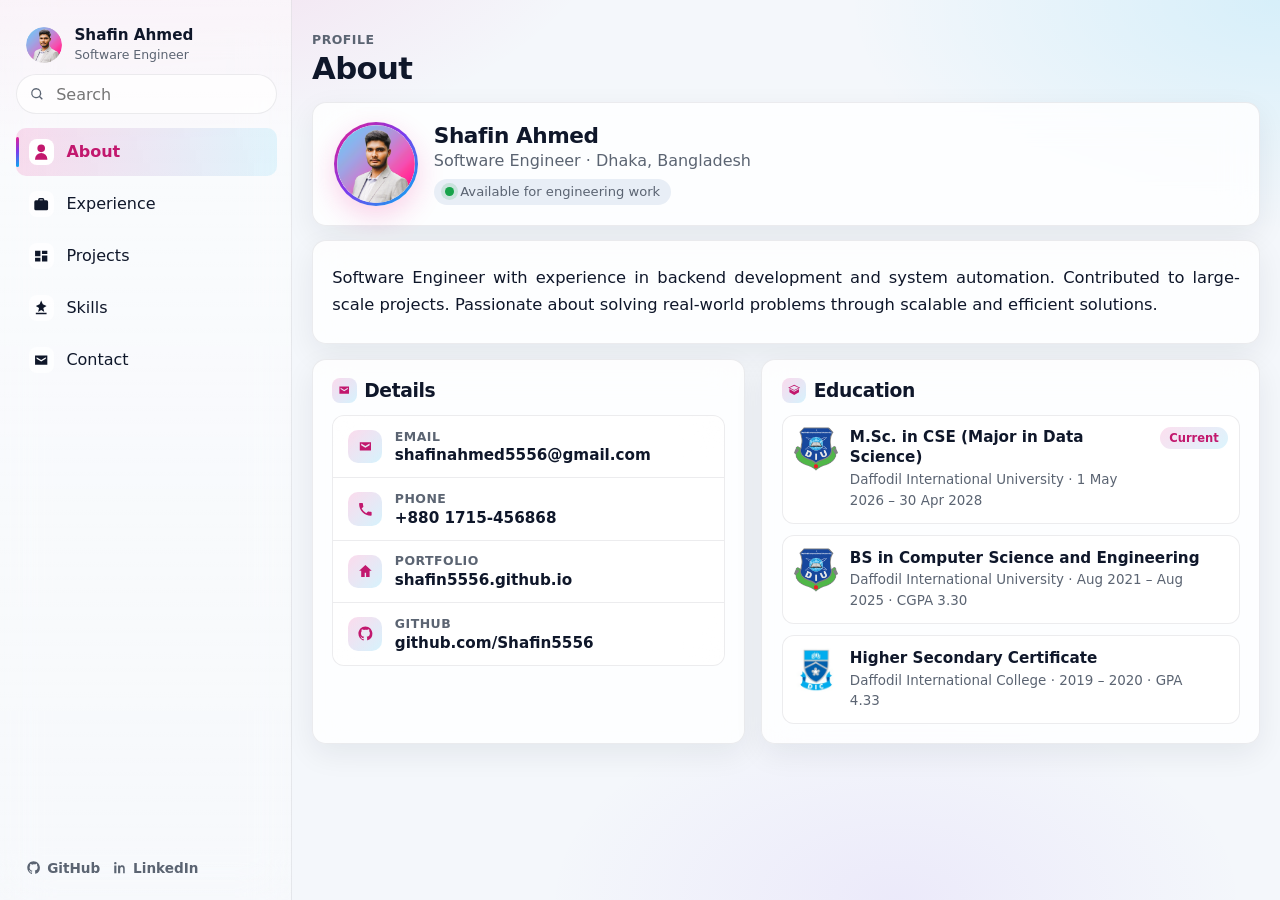
==== commit 5e50c9e7: "About: side-by-side contacts and education on large screens. Co-authored-by: Cursor <cursoragent@cur" ====
--- a/index.html
+++ b/index.html
@@ -10,7 +10,7 @@
   <title>Shafin Ahmed | Software Engineer</title>
   <link rel="icon" type="image/png" href="images/profile.png">
   <link rel="apple-touch-icon" href="images/profile.png">
-  <link rel="stylesheet" href="css/app.css?v=20261017d">
+  <link rel="stylesheet" href="css/app.css?v=20261017e">
 </head>
 <body>
   <div class="boot-overlay" id="boot-overlay" aria-hidden="true">
@@ -95,53 +95,59 @@
 
           <article class="settings-card reveal">
             <p class="about-lead">Software Engineer with experience in backend development and system automation. Contributed to large-scale projects. Passionate about solving real-world problems through scalable and efficient solutions.</p>
-            <div class="quick-grid about-links">
-              <a class="quick-tile" href="mailto:shafinahmed5556@gmail.com">
-                <span class="tile-ico"><svg viewBox="0 0 24 24"><path d="M4 6h16v12H4V6zm2 2v2.2l6 3.6 6-3.6V8l-6 3.6L6 8z"/></svg></span>
-                <div class="tile-text"><strong>Email</strong><span>shafinahmed5556@gmail.com</span></div>
-              </a>
-              <a class="quick-tile" href="tel:+8801715456868">
-                <span class="tile-ico"><svg viewBox="0 0 24 24"><path d="M6.6 10.8a15.5 15.5 0 006.6 6.6l2.2-2.2a1 1 0 011-.24c1.1.37 2.3.57 3.5.57a1 1 0 011 1V20a1 1 0 01-1 1C10.4 21 3 13.6 3 4a1 1 0 011-1h3.5a1 1 0 011 1c0 1.2.2 2.4.57 3.5a1 1 0 01-.24 1L6.6 10.8z"/></svg></span>
-                <div class="tile-text"><strong>Phone</strong><span>+880 1715-456868</span></div>
-              </a>
-              <a class="quick-tile" href="https://shafin5556.github.io/" target="_blank" rel="noopener">
-                <span class="tile-ico"><svg viewBox="0 0 24 24"><path d="M12 3l9 8h-3v9h-5v-6H11v6H6v-9H3l9-8z"/></svg></span>
-                <div class="tile-text"><strong>Portfolio</strong><span>shafin5556.github.io</span></div>
-              </a>
-              <a class="quick-tile" href="https://github.com/Shafin5556" target="_blank" rel="noopener">
-                <span class="tile-ico"><svg viewBox="0 0 24 24"><path d="M12 2C6.48 2 2 6.58 2 12.26c0 4.52 2.87 8.35 6.84 9.71.5.1.68-.22.68-.48v-1.7c-2.78.62-3.37-1.37-3.37-1.37-.46-1.2-1.12-1.52-1.12-1.52-.92-.64.07-.63.07-.63 1.02.07 1.56 1.07 1.56 1.07.9 1.58 2.36 1.12 2.94.86.09-.67.35-1.12.64-1.38-2.22-.26-4.55-1.14-4.55-5.07 0-1.12.39-2.03 1.03-2.75-.1-.26-.45-1.31.1-2.73 0 0 .84-.27 2.75 1.05A9.3 9.3 0 0112 6.84c.85 0 1.71.12 2.51.35 1.91-1.32 2.75-1.05 2.75-1.05.55 1.42.2 2.47.1 2.73.64.72 1.03 1.63 1.03 2.75 0 3.94-2.34 4.8-4.57 5.06.36.32.68.94.68 1.9v2.81c0 .26.18.59.69.48A10.03 10.03 0 0022 12.26C22 6.58 17.52 2 12 2z"/></svg></span>
-                <div class="tile-text"><strong>GitHub</strong><span>github.com/Shafin5556</span></div>
-              </a>
-            </div>
-          </article>
-
-          <article class="settings-card reveal">
-            <h3><span class="inline-ico"><svg viewBox="0 0 24 24"><path d="M12 3L2 8l10 5 10-5-10-5zm0 8.5L4.5 8 12 4.5 19.5 8 12 11.5zM4 10.2v5.3L12 20l8-4.5v-5.3L12 14.7 4 10.2z"/></svg></span> Education</h3>
-            <div class="list-stack">
-              <div class="list-item">
-                <img src="images/logo-diu.png" alt="DIU" width="44" height="44">
-                <div>
-                  <strong>M.Sc. in CSE (Major in Data Science)</strong>
-                  <p>Daffodil International University · 1 May 2026 – 30 Apr 2028</p>
+          </article>
+
+          <div class="about-split reveal">
+            <article class="settings-card about-contacts">
+              <h3><span class="inline-ico"><svg viewBox="0 0 24 24"><path d="M4 6h16v12H4V6zm2 2v2.2l6 3.6 6-3.6V8l-6 3.6L6 8z"/></svg></span> Details</h3>
+              <div class="quick-grid about-links">
+                <a class="quick-tile" href="mailto:shafinahmed5556@gmail.com">
+                  <span class="tile-ico"><svg viewBox="0 0 24 24"><path d="M4 6h16v12H4V6zm2 2v2.2l6 3.6 6-3.6V8l-6 3.6L6 8z"/></svg></span>
+                  <div class="tile-text"><strong>Email</strong><span>shafinahmed5556@gmail.com</span></div>
+                </a>
+                <a class="quick-tile" href="tel:+8801715456868">
+                  <span class="tile-ico"><svg viewBox="0 0 24 24"><path d="M6.6 10.8a15.5 15.5 0 006.6 6.6l2.2-2.2a1 1 0 011-.24c1.1.37 2.3.57 3.5.57a1 1 0 011 1V20a1 1 0 01-1 1C10.4 21 3 13.6 3 4a1 1 0 011-1h3.5a1 1 0 011 1c0 1.2.2 2.4.57 3.5a1 1 0 01-.24 1L6.6 10.8z"/></svg></span>
+                  <div class="tile-text"><strong>Phone</strong><span>+880 1715-456868</span></div>
+                </a>
+                <a class="quick-tile" href="https://shafin5556.github.io/" target="_blank" rel="noopener">
+                  <span class="tile-ico"><svg viewBox="0 0 24 24"><path d="M12 3l9 8h-3v9h-5v-6H11v6H6v-9H3l9-8z"/></svg></span>
+                  <div class="tile-text"><strong>Portfolio</strong><span>shafin5556.github.io</span></div>
+                </a>
+                <a class="quick-tile" href="https://github.com/Shafin5556" target="_blank" rel="noopener">
+                  <span class="tile-ico"><svg viewBox="0 0 24 24"><path d="M12 2C6.48 2 2 6.58 2 12.26c0 4.52 2.87 8.35 6.84 9.71.5.1.68-.22.68-.48v-1.7c-2.78.62-3.37-1.37-3.37-1.37-.46-1.2-1.12-1.52-1.12-1.52-.92-.64.07-.63.07-.63 1.02.07 1.56 1.07 1.56 1.07.9 1.58 2.36 1.12 2.94.86.09-.67.35-1.12.64-1.38-2.22-.26-4.55-1.14-4.55-5.07 0-1.12.39-2.03 1.03-2.75-.1-.26-.45-1.31.1-2.73 0 0 .84-.27 2.75 1.05A9.3 9.3 0 0112 6.84c.85 0 1.71.12 2.51.35 1.91-1.32 2.75-1.05 2.75-1.05.55 1.42.2 2.47.1 2.73.64.72 1.03 1.63 1.03 2.75 0 3.94-2.34 4.8-4.57 5.06.36.32.68.94.68 1.9v2.81c0 .26.18.59.69.48A10.03 10.03 0 0022 12.26C22 6.58 17.52 2 12 2z"/></svg></span>
+                  <div class="tile-text"><strong>GitHub</strong><span>github.com/Shafin5556</span></div>
+                </a>
+              </div>
+            </article>
+
+            <article class="settings-card about-education">
+              <h3><span class="inline-ico"><svg viewBox="0 0 24 24"><path d="M12 3L2 8l10 5 10-5-10-5zm0 8.5L4.5 8 12 4.5 19.5 8 12 11.5zM4 10.2v5.3L12 20l8-4.5v-5.3L12 14.7 4 10.2z"/></svg></span> Education</h3>
+              <div class="list-stack">
+                <div class="list-item">
+                  <img src="images/logo-diu.png" alt="DIU" width="44" height="44">
+                  <div>
+                    <strong>M.Sc. in CSE (Major in Data Science)</strong>
+                    <p>Daffodil International University · 1 May 2026 – 30 Apr 2028</p>
+                  </div>
+                  <span class="badge">Current</span>
                 </div>
-                <span class="badge">Current</span>
-              </div>
-              <div class="list-item">
-                <img src="images/logo-diu.png" alt="DIU" width="44" height="44">
-                <div>
-                  <strong>BS in Computer Science and Engineering</strong>
-                  <p>Daffodil International University · Aug 2021 – Aug 2025 · CGPA 3.30</p>
+                <div class="list-item">
+                  <img src="images/logo-diu.png" alt="DIU" width="44" height="44">
+                  <div>
+                    <strong>BS in Computer Science and Engineering</strong>
+                    <p>Daffodil International University · Aug 2021 – Aug 2025 · CGPA 3.30</p>
+                  </div>
                 </div>
-              </div>
-              <div class="list-item">
-                <img src="images/logo-college.jpeg" alt="Daffodil International College" width="44" height="44">
-                <div>
-                  <strong>Higher Secondary Certificate</strong>
-                  <p>Daffodil International College · 2019 – 2020 · GPA 4.33</p>
+                <div class="list-item">
+                  <img src="images/logo-college.jpeg" alt="Daffodil International College" width="44" height="44">
+                  <div>
+                    <strong>Higher Secondary Certificate</strong>
+                    <p>Daffodil International College · 2019 – 2020 · GPA 4.33</p>
+                  </div>
                 </div>
               </div>
-            </div>
-          </article>
+            </article>
+          </div>
         </section>
 
         <!-- EXPERIENCE -->
@@ -295,6 +301,6 @@
       <button class="tab" data-page="contact" type="button"><svg viewBox="0 0 24 24"><path d="M4 6h16v12H4V6zm2 2v2.2l6 3.6 6-3.6V8l-6 3.6L6 8z"/></svg><span>Contact</span></button>
     </nav>
   </div>
-  <script src="js/app.js?v=20261017d" defer></script>
+  <script src="js/app.js?v=20261017e" defer></script>
 </body>
 </html>
--- a/css/app.css
+++ b/css/app.css
@@ -604,8 +604,22 @@
 }
 .project-domain svg { width: 0.95rem; height: 0.95rem; flex-shrink: 0; }
 .project-card .btn { width: fit-content; }
+.about-split {
+  display: grid;
+  grid-template-columns: 1fr;
+  gap: 0.9rem;
+  align-items: stretch;
+}
+.about-split > .settings-card {
+  margin: 0;
+  height: 100%;
+}
+.about-contacts h3,
+.about-education h3 {
+  margin-bottom: 0.75rem;
+}
 .about-links {
-  margin-top: 0.95rem;
+  margin-top: 0.15rem;
   gap: 0;
   border: 1px solid var(--line);
   border-radius: 12px;
@@ -776,6 +790,26 @@
   .home-profile {
     padding: 1.2rem 1.3rem;
   }
+  .about-split {
+    grid-template-columns: minmax(280px, 0.92fr) minmax(320px, 1.08fr);
+    gap: 1rem;
+  }
+  .about-education .list-item {
+    align-items: flex-start;
+  }
+  .about-education .list-item strong {
+    font-size: 0.95rem;
+    line-height: 1.35;
+  }
+  .about-education .list-item p {
+    font-size: 0.84rem;
+  }
+}
+
+@media (min-width: 1100px) {
+  .about-split {
+    grid-template-columns: 1fr 1.15fr;
+  }
 }
 
 @media (max-width: 980px) {
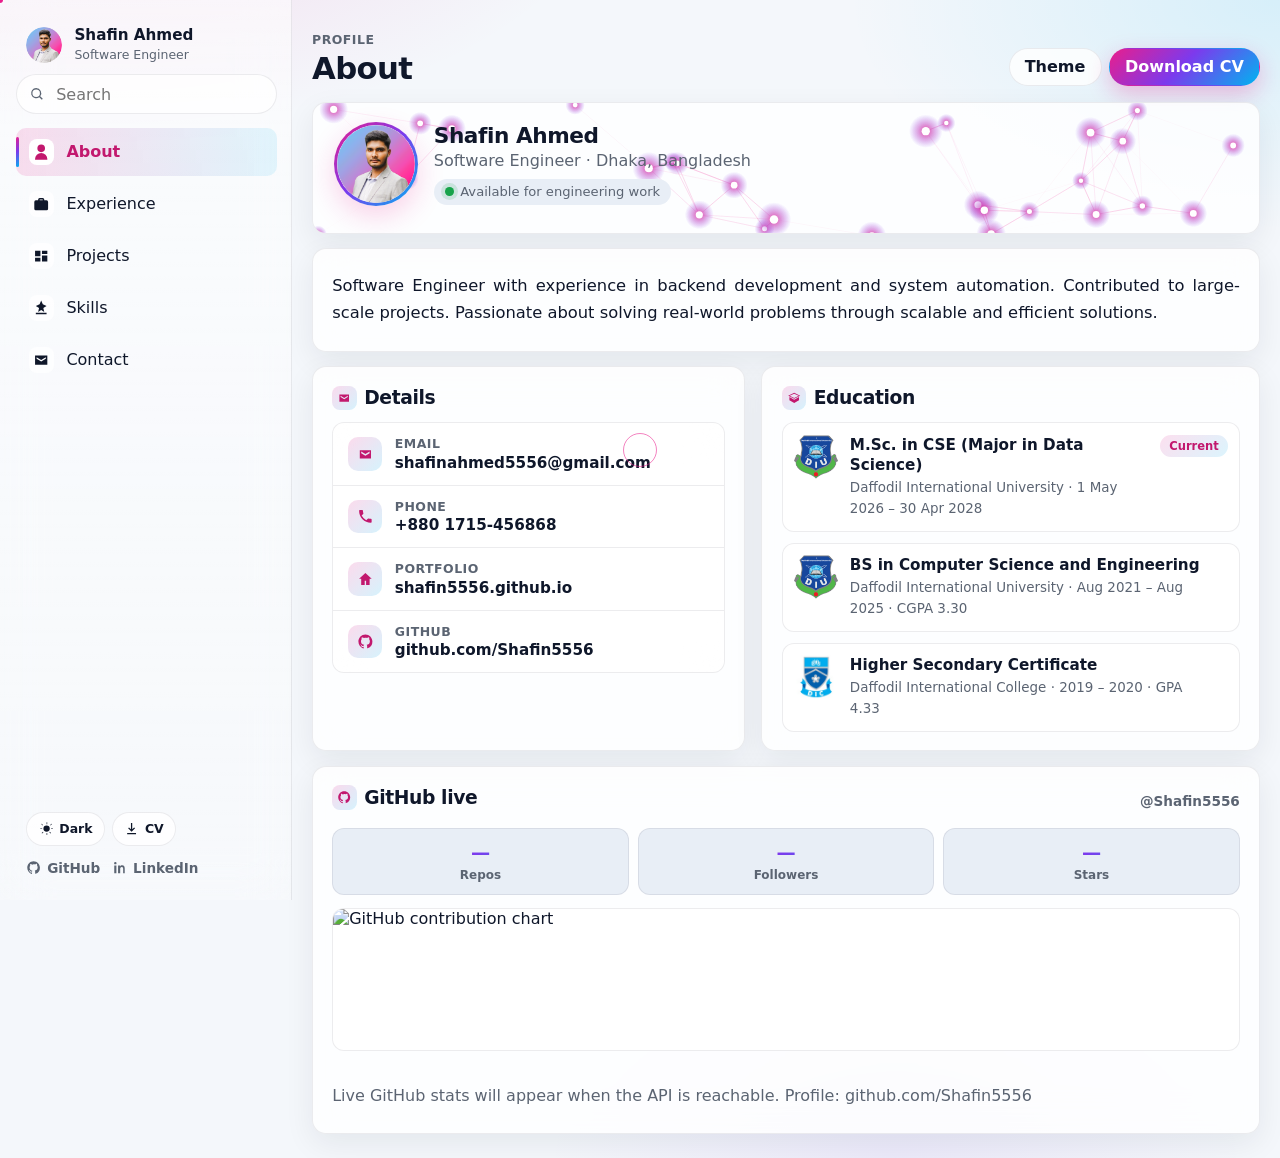
==== commit c2d93d89: "Add theme, cursor, radar, GitHub widgets, CV print, timeline, hero nodes. Co-authored-by: Cursor <cu" ====
--- a/index.html
+++ b/index.html
@@ -3,16 +3,29 @@
 <head>
   <meta charset="utf-8">
   <meta name="viewport" content="width=device-width, initial-scale=1, viewport-fit=cover">
-  <meta name="theme-color" content="#f4f7fb">
+  <meta name="theme-color" content="#f4f7fb" id="meta-theme-color">
   <meta name="apple-mobile-web-app-capable" content="yes">
   <meta name="apple-mobile-web-app-status-bar-style" content="default">
   <meta name="description" content="Shafin Ahmed — Software Engineer. Backend, full-stack, and scalable systems.">
   <title>Shafin Ahmed | Software Engineer</title>
   <link rel="icon" type="image/png" href="images/profile.png">
   <link rel="apple-touch-icon" href="images/profile.png">
-  <link rel="stylesheet" href="css/app.css?v=20261017e">
+  <link rel="stylesheet" href="css/app.css?v=20261018">
+  <script>
+    (function () {
+      try {
+        var t = localStorage.getItem("sa-theme");
+        if (!t) t = matchMedia("(prefers-color-scheme: dark)").matches ? "dark" : "light";
+        document.documentElement.setAttribute("data-theme", t);
+      } catch (e) {
+        document.documentElement.setAttribute("data-theme", "light");
+      }
+    })();
+  </script>
 </head>
 <body>
+  <div class="cursor-dot" id="cursor-dot" aria-hidden="true"></div>
+  <div class="cursor-ring" id="cursor-ring" aria-hidden="true"></div>
   <div class="boot-overlay" id="boot-overlay" aria-hidden="true">
     <div class="boot-mark">
       <img src="images/profile.png" alt="" width="56" height="56">
@@ -59,6 +72,17 @@
       </nav>
 
       <div class="sidebar-foot">
+        <div class="sidebar-actions">
+          <button class="ghost-btn magnetic" id="theme-toggle" type="button" aria-label="Toggle theme">
+            <svg class="ico-sun" viewBox="0 0 24 24" aria-hidden="true"><path d="M12 7a5 5 0 100 10 5 5 0 000-10zm0-5h1v3h-1V2zm0 17h1v3h-1v-3zM2 11h3v1H2v-1zm17 0h3v1h-3v-1zM4.2 4.2l2.1 2.1-.7.7-2.1-2.1.7-.7zm12.8 12.8l2.1 2.1-.7.7-2.1-2.1.7-.7zM19.8 4.2l.7.7-2.1 2.1-.7-.7 2.1-2.1zM6.3 17l.7.7-2.1 2.1-.7-.7L6.3 17z"/></svg>
+            <svg class="ico-moon" viewBox="0 0 24 24" aria-hidden="true"><path d="M12.1 2a9.9 9.9 0 00-1.4 19.7A10 10 0 1012.1 2z"/></svg>
+            <span id="theme-label">Dark</span>
+          </button>
+          <button class="ghost-btn magnetic" id="cv-download" type="button" aria-label="Download CV">
+            <svg viewBox="0 0 24 24" aria-hidden="true"><path d="M11 3h2v10.2l3.1-3.1 1.4 1.4L12 17l-5.5-5.5 1.4-1.4L11 13.2V3zM5 19h14v2H5v-2z"/></svg>
+            CV
+          </button>
+        </div>
         <a class="ghost-link" href="https://github.com/Shafin5556" target="_blank" rel="noopener">
           <svg viewBox="0 0 24 24" aria-hidden="true"><path d="M12 2C6.48 2 2 6.58 2 12.26c0 4.52 2.87 8.35 6.84 9.71.5.1.68-.22.68-.48v-1.7c-2.78.62-3.37-1.37-3.37-1.37-.46-1.2-1.12-1.52-1.12-1.52-.92-.64.07-.63.07-.63 1.02.07 1.56 1.07 1.56 1.07.9 1.58 2.36 1.12 2.94.86.09-.67.35-1.12.64-1.38-2.22-.26-4.55-1.14-4.55-5.07 0-1.12.39-2.03 1.03-2.75-.1-.26-.45-1.31.1-2.73 0 0 .84-.27 2.75 1.05A9.3 9.3 0 0112 6.84c.85 0 1.71.12 2.51.35 1.91-1.32 2.75-1.05 2.75-1.05.55 1.42.2 2.47.1 2.73.64.72 1.03 1.63 1.03 2.75 0 3.94-2.34 4.8-4.57 5.06.36.32.68.94.68 1.9v2.81c0 .26.18.59.69.48A10.03 10.03 0 0022 12.26C22 6.58 17.52 2 12 2z"/></svg>
           GitHub
@@ -79,17 +103,24 @@
             <h1 id="page-title">About</h1>
           </div>
         </div>
+        <div class="appbar-actions">
+          <button class="pill magnetic" id="theme-toggle-mobile" type="button" aria-label="Toggle theme">Theme</button>
+          <button class="pill pill-accent magnetic" id="cv-download-mobile" type="button">Download CV</button>
+        </div>
       </header>
 
       <div class="pages" id="pages">
         <!-- ABOUT -->
         <section class="page is-active" id="page-about" data-title="About" data-eyebrow="Profile">
-          <div class="home-profile reveal">
-            <img src="images/profile.png" alt="Shafin Ahmed" width="88" height="88">
-            <div>
-              <h2>Shafin Ahmed</h2>
-              <p>Software Engineer · Dhaka, Bangladesh</p>
-              <div class="status-row"><span class="dot"></span> Available for engineering work</div>
+          <div class="hero-shell reveal">
+            <canvas id="hero-canvas" class="hero-canvas" width="800" height="220" aria-hidden="true"></canvas>
+            <div class="home-profile hero-profile">
+              <img src="images/profile.png" alt="Shafin Ahmed" width="88" height="88">
+              <div>
+                <h2>Shafin Ahmed</h2>
+                <p>Software Engineer · Dhaka, Bangladesh</p>
+                <div class="status-row"><span class="dot"></span> Available for engineering work</div>
+              </div>
             </div>
           </div>
 
@@ -148,10 +179,39 @@
               </div>
             </article>
           </div>
+
+          <article class="settings-card reveal github-panel">
+            <div class="panel-head">
+              <h3><span class="inline-ico"><svg viewBox="0 0 24 24"><path d="M12 2C6.48 2 2 6.58 2 12.26c0 4.52 2.87 8.35 6.84 9.71.5.1.68-.22.68-.48v-1.7c-2.78.62-3.37-1.37-3.37-1.37-.46-1.2-1.12-1.52-1.12-1.52-.92-.64.07-.63.07-.63 1.02.07 1.56 1.07 1.56 1.07.9 1.58 2.36 1.12 2.94.86.09-.67.35-1.12.64-1.38-2.22-.26-4.55-1.14-4.55-5.07 0-1.12.39-2.03 1.03-2.75-.1-.26-.45-1.31.1-2.73 0 0 .84-.27 2.75 1.05A9.3 9.3 0 0112 6.84c.85 0 1.71.12 2.51.35 1.91-1.32 2.75-1.05 2.75-1.05.55 1.42.2 2.47.1 2.73.64.72 1.03 1.63 1.03 2.75 0 3.94-2.34 4.8-4.57 5.06.36.32.68.94.68 1.9v2.81c0 .26.18.59.69.48A10.03 10.03 0 0022 12.26C22 6.58 17.52 2 12 2z"/></svg></span> GitHub live</h3>
+              <a class="ghost-link" href="https://github.com/Shafin5556" target="_blank" rel="noopener">@Shafin5556</a>
+            </div>
+            <div class="gh-stats" id="gh-stats">
+              <div class="gh-stat"><strong id="gh-repos">—</strong><span>Repos</span></div>
+              <div class="gh-stat"><strong id="gh-followers">—</strong><span>Followers</span></div>
+              <div class="gh-stat"><strong id="gh-stars">—</strong><span>Stars</span></div>
+            </div>
+            <div class="gh-chart-wrap">
+              <img id="gh-chart" class="gh-chart" alt="GitHub contribution chart" loading="lazy" width="720" height="112">
+            </div>
+            <div class="gh-langs" id="gh-langs" aria-label="Top languages"></div>
+            <div class="gh-repos" id="gh-repos-list"></div>
+          </article>
         </section>
 
         <!-- EXPERIENCE -->
         <section class="page" id="page-experience" data-title="Experience" data-eyebrow="Career">
+          <article class="settings-card reveal">
+            <h3><span class="inline-ico"><svg viewBox="0 0 24 24"><path d="M12 2v20M6 6h12M6 12h12M6 18h8"/></svg></span> Timeline</h3>
+            <div class="timeline" id="career-timeline">
+              <div class="tl-item" style="--i:0"><span class="tl-dot"></span><div class="tl-card"><em>Nov 2025 – Present</em><strong>Software Engineer · CSETech</strong><p>Production systems &amp; emerging tech at DIU.</p></div></div>
+              <div class="tl-item" style="--i:1"><span class="tl-dot"></span><div class="tl-card"><em>Jul 2025 – Present</em><strong>Full Stack Developer · Fawz Biz</strong><p>Custom systems, AI &amp; Big Data solutions.</p></div></div>
+              <div class="tl-item" style="--i:2"><span class="tl-dot"></span><div class="tl-card"><em>Jun 2024 – Present</em><strong>E-Family Court · Judiciary</strong><p>National digital case-filing infrastructure.</p></div></div>
+              <div class="tl-item" style="--i:3"><span class="tl-dot"></span><div class="tl-card"><em>2024 – Present</em><strong>Student Hub · DIU</strong><p>Multi-tenant student platform &amp; automation.</p></div></div>
+              <div class="tl-item" style="--i:4"><span class="tl-dot edu"></span><div class="tl-card"><em>May 2026 – Apr 2028</em><strong>M.Sc. CSE (Data Science) · DIU</strong><p>Graduate studies in progress.</p></div></div>
+              <div class="tl-item" style="--i:5"><span class="tl-dot edu"></span><div class="tl-card"><em>Aug 2021 – Aug 2025</em><strong>BS in CSE · DIU</strong><p>CGPA 3.30</p></div></div>
+              <div class="tl-item" style="--i:6"><span class="tl-dot edu"></span><div class="tl-card"><em>2019 – 2020</em><strong>HSC · Daffodil International College</strong><p>GPA 4.33</p></div></div>
+            </div>
+          </article>
           <article class="settings-card reveal">
             <div class="job">
               <img src="images/logo-csetech.png" alt="CSETech" width="56" height="56">
@@ -237,6 +297,31 @@
 
         <!-- SKILLS -->
         <section class="page" id="page-skills" data-title="Skills" data-eyebrow="Capabilities">
+          <article class="settings-card reveal radar-card">
+            <h3><span class="inline-ico"><svg viewBox="0 0 24 24"><path d="M12 2a10 10 0 100 20 10 10 0 000-20zm0 4a6 6 0 110 12 6 6 0 010-12zm0 4a2 2 0 110 4 2 2 0 010-4z"/></svg></span> Capability map</h3>
+            <p class="muted radar-hint">Hover a ring to explore Backend, Automation, Data, and Delivery.</p>
+            <div class="radar-layout">
+              <div class="radar-wrap">
+                <svg class="tech-radar" id="tech-radar" viewBox="0 0 320 320" role="img" aria-label="Tech capability radar">
+                  <defs>
+                    <linearGradient id="radarFill" x1="0%" y1="0%" x2="100%" y2="100%">
+                      <stop offset="0%" stop-color="#e91e8c" stop-opacity="0.35"/>
+                      <stop offset="100%" stop-color="#00b4f0" stop-opacity="0.28"/>
+                    </linearGradient>
+                  </defs>
+                  <g class="radar-grid"></g>
+                  <polygon class="radar-poly" id="radar-poly" fill="url(#radarFill)" stroke="url(#radarFill)" stroke-width="2"></polygon>
+                  <g class="radar-points" id="radar-points"></g>
+                  <g class="radar-labels" id="radar-labels"></g>
+                </svg>
+              </div>
+              <div class="radar-detail settings-card" id="radar-detail">
+                <strong id="radar-title">Backend</strong>
+                <p id="radar-desc">Laravel, PHP, Node.js, REST APIs — production platforms at scale.</p>
+                <div class="tags" id="radar-tags"><span>Laravel</span><span>PHP</span><span>Node.js</span><span>REST</span></div>
+              </div>
+            </div>
+          </article>
           <article class="settings-card reveal"><h3><span class="inline-ico"><svg viewBox="0 0 24 24"><path d="M4 5h7v7H4V5zm9 0h7v4h-7V5zM4 14h7v5H4v-5zm9-3h7v8h-7v-8z"/></svg></span> Backend systems &amp; APIs</h3><p>Strong scripting and programming skills across Laravel (MVC), PHP, Python, Flask, and Node.js — building and maintaining production REST APIs and full-stack platforms.</p></article>
           <article class="settings-card reveal"><h3><span class="inline-ico"><svg viewBox="0 0 24 24"><path d="M13 2L4 14h7l-1 8 10-14h-7l1-6z"/></svg></span> Async work &amp; performance</h3><p>Experience with asynchronous processing, background jobs, automation pipelines, and caching patterns to keep applications responsive under real workloads.</p></article>
           <article class="settings-card reveal"><h3><span class="inline-ico"><svg viewBox="0 0 24 24"><path d="M12 2a5 5 0 015 5v2h1a2 2 0 012 2v9a2 2 0 01-2 2H6a2 2 0 01-2-2v-9a2 2 0 012-2h1V7a5 5 0 015-5zm0 2a3 3 0 00-3 3v2h6V7a3 3 0 00-3-3z"/></svg></span> Secure &amp; scalable delivery</h3><p>Supports secure, scalable, and reliable application environments — from multi-tenant university systems to national-scale digital case-filing infrastructure.</p></article>
@@ -301,6 +386,40 @@
       <button class="tab" data-page="contact" type="button"><svg viewBox="0 0 24 24"><path d="M4 6h16v12H4V6zm2 2v2.2l6 3.6 6-3.6V8l-6 3.6L6 8z"/></svg><span>Contact</span></button>
     </nav>
   </div>
-  <script src="js/app.js?v=20261017e" defer></script>
+
+  <div id="print-sheet" class="print-sheet" hidden>
+    <header>
+      <h1>Shafin Ahmed</h1>
+      <p>Software Engineer · Dhaka, Bangladesh · shafinahmed5556@gmail.com · +880 1715-456868</p>
+      <p>github.com/Shafin5556 · linkedin.com/in/shafin5556 · shafin5556.github.io</p>
+    </header>
+    <section>
+      <h2>Summary</h2>
+      <p>Software Engineer with experience in backend development and system automation. Contributed to large-scale projects. Passionate about solving real-world problems through scalable and efficient solutions.</p>
+    </section>
+    <section>
+      <h2>Experience</h2>
+      <p><strong>Software Engineer</strong> — CSETech · Nov 2025 – Present</p>
+      <p><strong>Full Stack Developer</strong> — Fawz Biz Enterprises · Jul 2025 – Present</p>
+      <p><strong>Full Stack Developer</strong> — Office of the Students' Affairs, DIU · Jun 2024 – Jun 2026</p>
+    </section>
+    <section>
+      <h2>Projects</h2>
+      <p><strong>E-Family Court</strong> — efamilycourt.judiciary.gov.bd</p>
+      <p><strong>Student Hub</strong> — studentshub.daffodilvarsity.edu.bd</p>
+    </section>
+    <section>
+      <h2>Education</h2>
+      <p><strong>M.Sc. in CSE (Data Science)</strong> — DIU · May 2026 – Apr 2028</p>
+      <p><strong>BS in CSE</strong> — DIU · Aug 2021 – Aug 2025 · CGPA 3.30</p>
+      <p><strong>HSC</strong> — Daffodil International College · 2019 – 2020 · GPA 4.33</p>
+    </section>
+    <section>
+      <h2>Skills</h2>
+      <p>Laravel, PHP, Python, Flask, Node.js, JavaScript, MySQL, NoSQL, REST APIs, Git, Automation, Data sync</p>
+    </section>
+  </div>
+
+  <script src="js/app.js?v=20261018" defer></script>
 </body>
 </html>
--- a/css/app.css
+++ b/css/app.css
@@ -18,6 +18,8 @@
   --accent-2: var(--cyan);
   --brand-grad: linear-gradient(135deg, #e91e8c 0%, #7c3aed 48%, #00b4f0 100%);
   --shadow: 0 10px 30px rgba(15, 23, 42, 0.07);
+  --sidebar-bg: linear-gradient(180deg, rgba(255,255,255,0.55), rgba(255,255,255,0.28));
+  --boot-bg: #fff;
   --radius: 14px;
   --sidebar: 292px;
   --bottom: 72px;
@@ -25,6 +27,22 @@
   --font: "Segoe UI", "Segoe UI Variable", system-ui, -apple-system, sans-serif;
   --ease: cubic-bezier(0.22, 1, 0.36, 1);
   --ease-out: cubic-bezier(0.16, 1, 0.3, 1);
+  color-scheme: light;
+}
+
+html[data-theme="dark"] {
+  --bg: #0b1020;
+  --bg-soft: #151b2e;
+  --surface: rgba(22, 28, 48, 0.78);
+  --surface-solid: #161c30;
+  --ink: #e8eef8;
+  --muted: #9aa6bd;
+  --line: rgba(232, 238, 248, 0.1);
+  --accent-soft: rgba(233, 30, 140, 0.18);
+  --shadow: 0 12px 36px rgba(0, 0, 0, 0.35);
+  --sidebar-bg: linear-gradient(180deg, rgba(18, 24, 42, 0.92), rgba(12, 16, 30, 0.88));
+  --boot-bg: #0b1020;
+  color-scheme: dark;
 }
 
 *,
@@ -43,6 +61,7 @@
     var(--bg);
   -webkit-font-smoothing: antialiased;
   text-rendering: optimizeLegibility;
+  transition: background 0.35s var(--ease), color 0.35s var(--ease);
 }
 
 .boot-overlay {
@@ -54,7 +73,7 @@
   background:
     radial-gradient(600px 320px at 30% 40%, rgba(233, 30, 140, 0.18), transparent 60%),
     radial-gradient(500px 280px at 70% 60%, rgba(0, 180, 240, 0.16), transparent 55%),
-    #fff;
+    var(--boot-bg);
   transition: opacity 0.55s var(--ease-out), visibility 0.55s;
 }
 .boot-overlay.is-done {
@@ -113,7 +132,7 @@
   flex-direction: column;
   gap: 0.85rem;
   border-right: 1px solid var(--line);
-  background: linear-gradient(180deg, rgba(255,255,255,0.55), rgba(255,255,255,0.28));
+  background: var(--sidebar-bg);
   backdrop-filter: blur(24px);
   -webkit-backdrop-filter: blur(24px);
 }
@@ -204,8 +223,10 @@
 .sidebar-foot {
   margin-top: auto;
   display: flex;
-  gap: 0.75rem;
+  flex-wrap: wrap;
+  gap: 0.55rem 0.75rem;
   padding: 0.5rem 0.65rem;
+  align-items: center;
 }
 .ghost-link {
   display: inline-flex;
@@ -831,10 +852,11 @@
     align-items: center;
     padding: 0.55rem 0.15rem 0.75rem;
     margin: 0 -0.15rem 0.35rem;
-    background: rgba(243, 243, 243, 0.88);
+    background: color-mix(in srgb, var(--bg) 88%, transparent);
     backdrop-filter: blur(16px);
     -webkit-backdrop-filter: blur(16px);
   }
+  .appbar-actions .pill { font-size: 0.75rem; min-height: 2rem; padding: 0.3rem 0.7rem; }
   .appbar-avatar { display: block; }
   .topbar h1 { font-size: 1.35rem; }
   .home-profile {
@@ -856,6 +878,288 @@
   .quick-tile:active { background: rgba(255,255,255,0.95); }
 }
 
+/* ===== Theme controls ===== */
+.sidebar-actions {
+  display: flex;
+  gap: 0.45rem;
+  width: 100%;
+  margin-bottom: 0.35rem;
+}
+.ghost-btn {
+  appearance: none;
+  border: 1px solid var(--line);
+  background: var(--surface);
+  color: var(--ink);
+  border-radius: 999px;
+  min-height: 2.1rem;
+  padding: 0.35rem 0.7rem;
+  display: inline-flex;
+  align-items: center;
+  gap: 0.35rem;
+  font-size: 0.78rem;
+  font-weight: 650;
+  cursor: pointer;
+}
+.ghost-btn svg { width: 0.95rem; height: 0.95rem; }
+html[data-theme="light"] .ico-moon { display: none; }
+html[data-theme="dark"] .ico-sun { display: none; }
+.appbar-actions { display: flex; gap: 0.45rem; align-items: center; }
+
+/* ===== Hero canvas ===== */
+.hero-shell {
+  position: relative;
+  overflow: hidden;
+  border-radius: var(--radius);
+  border: 1px solid var(--line);
+  background: var(--surface);
+  box-shadow: var(--shadow);
+  min-height: 132px;
+}
+.hero-canvas {
+  position: absolute;
+  inset: 0;
+  width: 100%;
+  height: 100%;
+  pointer-events: none;
+  opacity: 0.9;
+}
+.hero-profile {
+  position: relative;
+  z-index: 1;
+  background: transparent;
+  border: 0;
+  box-shadow: none;
+  backdrop-filter: none;
+}
+
+/* ===== GitHub live ===== */
+.panel-head {
+  display: flex;
+  justify-content: space-between;
+  align-items: center;
+  gap: 0.75rem;
+  margin-bottom: 0.7rem;
+}
+.gh-stats {
+  display: grid;
+  grid-template-columns: repeat(3, 1fr);
+  gap: 0.55rem;
+  margin-bottom: 0.85rem;
+}
+.gh-stat {
+  padding: 0.7rem 0.75rem;
+  border-radius: 12px;
+  background: var(--bg-soft);
+  border: 1px solid var(--line);
+  text-align: center;
+}
+.gh-stat strong {
+  display: block;
+  font-size: 1.2rem;
+  letter-spacing: -0.02em;
+  background: var(--brand-grad);
+  -webkit-background-clip: text;
+  background-clip: text;
+  color: transparent;
+}
+.gh-stat span { color: var(--muted); font-size: 0.75rem; font-weight: 650; }
+.gh-chart-wrap {
+  overflow: hidden;
+  border-radius: 12px;
+  border: 1px solid var(--line);
+  background: #fff;
+  margin-bottom: 0.85rem;
+}
+html[data-theme="dark"] .gh-chart-wrap { background: #0d1117; }
+.gh-chart { width: 100%; height: auto; display: block; }
+.gh-langs { display: grid; gap: 0.45rem; margin-bottom: 0.85rem; }
+.lang-row { display: grid; grid-template-columns: 88px 1fr 40px; gap: 0.5rem; align-items: center; font-size: 0.82rem; }
+.lang-bar {
+  height: 8px;
+  border-radius: 999px;
+  background: var(--bg-soft);
+  overflow: hidden;
+}
+.lang-bar > i {
+  display: block;
+  height: 100%;
+  border-radius: inherit;
+  background: var(--brand-grad);
+}
+.gh-repos { display: grid; gap: 0.55rem; }
+.gh-repo {
+  display: flex;
+  justify-content: space-between;
+  gap: 0.75rem;
+  padding: 0.7rem 0.8rem;
+  border-radius: 12px;
+  border: 1px solid var(--line);
+  background: rgba(255,255,255,0.45);
+  color: inherit;
+}
+html[data-theme="dark"] .gh-repo { background: rgba(255,255,255,0.03); }
+.gh-repo strong { display: block; margin-bottom: 0.15rem; }
+.gh-repo span { color: var(--muted); font-size: 0.8rem; }
+.gh-repo em { color: var(--muted); font-style: normal; font-size: 0.78rem; white-space: nowrap; }
+
+/* ===== Timeline ===== */
+.timeline {
+  position: relative;
+  display: grid;
+  gap: 0.75rem;
+  margin-top: 0.85rem;
+  padding-left: 1.1rem;
+}
+.timeline::before {
+  content: "";
+  position: absolute;
+  left: 0.35rem;
+  top: 0.2rem;
+  bottom: 0.2rem;
+  width: 2px;
+  background: var(--brand-grad);
+  border-radius: 999px;
+  opacity: 0.55;
+}
+.tl-item {
+  position: relative;
+  opacity: 0;
+  transform: translateX(-10px);
+  transition: opacity 0.45s var(--ease-out), transform 0.45s var(--ease-out);
+  transition-delay: calc(var(--i, 0) * 70ms);
+}
+.page.is-active .tl-item,
+.reveal.is-in .tl-item { opacity: 1; transform: none; }
+.tl-dot {
+  position: absolute;
+  left: -1.02rem;
+  top: 0.85rem;
+  width: 0.7rem;
+  height: 0.7rem;
+  border-radius: 50%;
+  background: var(--magenta);
+  box-shadow: 0 0 0 4px rgba(233, 30, 140, 0.18);
+}
+.tl-dot.edu { background: var(--cyan); box-shadow: 0 0 0 4px rgba(0, 180, 240, 0.18); }
+.tl-card {
+  padding: 0.75rem 0.85rem;
+  border-radius: 12px;
+  border: 1px solid var(--line);
+  background: rgba(255,255,255,0.5);
+}
+html[data-theme="dark"] .tl-card { background: rgba(255,255,255,0.03); }
+.tl-card em { display: block; color: var(--magenta-deep); font-style: normal; font-size: 0.78rem; font-weight: 700; margin-bottom: 0.2rem; }
+html[data-theme="dark"] .tl-card em { color: #ff7ac3; }
+.tl-card strong { display: block; margin-bottom: 0.2rem; }
+.tl-card p { margin: 0; color: var(--muted); font-size: 0.88rem; }
+
+/* ===== Tech radar ===== */
+.radar-hint { margin-top: 0 !important; margin-bottom: 0.85rem !important; }
+.radar-layout {
+  display: grid;
+  grid-template-columns: 1fr;
+  gap: 0.9rem;
+  align-items: center;
+}
+.radar-wrap { display: grid; place-items: center; }
+.tech-radar { width: min(100%, 340px); height: auto; }
+.radar-grid circle,
+.radar-grid line { stroke: var(--line); fill: none; }
+.radar-labels text {
+  fill: var(--muted);
+  font-size: 11px;
+  font-weight: 700;
+  font-family: var(--font);
+}
+.radar-points circle {
+  fill: var(--magenta);
+  stroke: #fff;
+  stroke-width: 2;
+  cursor: pointer;
+  transition: r 0.2s var(--ease);
+}
+.radar-points circle.is-active,
+.radar-points circle:hover { r: 7; fill: var(--cyan); }
+.radar-detail {
+  box-shadow: none;
+  background: var(--bg-soft);
+}
+.radar-detail .tags { margin-top: 0.55rem; }
+
+/* ===== Custom cursor (desktop) ===== */
+.cursor-dot,
+.cursor-ring {
+  display: none;
+  position: fixed;
+  top: 0;
+  left: 0;
+  pointer-events: none;
+  z-index: 9999;
+  border-radius: 50%;
+  transform: translate(-50%, -50%);
+}
+@media (hover: hover) and (pointer: fine) and (min-width: 861px) {
+  body.has-cursor { cursor: none; }
+  body.has-cursor a,
+  body.has-cursor button,
+  body.has-cursor .magnetic { cursor: none; }
+  .cursor-dot {
+    display: block;
+    width: 6px;
+    height: 6px;
+    background: var(--magenta);
+    box-shadow: 0 0 0 2px rgba(255,255,255,0.35);
+  }
+  .cursor-ring {
+    display: block;
+    width: 34px;
+    height: 34px;
+    border: 1.5px solid rgba(233, 30, 140, 0.55);
+    transition: width 0.2s var(--ease), height 0.2s var(--ease), border-color 0.2s var(--ease), background 0.2s var(--ease);
+  }
+  body.cursor-hover .cursor-ring {
+    width: 48px;
+    height: 48px;
+    border-color: rgba(0, 180, 240, 0.7);
+    background: rgba(0, 180, 240, 0.08);
+  }
+}
+
+/* ===== Print CV ===== */
+.print-sheet { display: none; }
+@media print {
+  body * { visibility: hidden !important; }
+  #print-sheet,
+  #print-sheet * { visibility: visible !important; }
+  #print-sheet {
+    display: block !important;
+    position: absolute;
+    inset: 0;
+    padding: 24px;
+    color: #000;
+    background: #fff;
+    font-family: Georgia, "Times New Roman", serif;
+  }
+  #print-sheet h1 { margin: 0 0 0.35rem; font-size: 22pt; }
+  #print-sheet h2 {
+    margin: 1rem 0 0.35rem;
+    font-size: 12pt;
+    border-bottom: 1px solid #999;
+    padding-bottom: 0.15rem;
+  }
+  #print-sheet p { margin: 0.2rem 0; font-size: 10pt; line-height: 1.45; }
+  .boot-overlay,
+  .cursor-dot,
+  .cursor-ring,
+  .bottom-nav { display: none !important; }
+}
+
+@media (min-width: 900px) {
+  .radar-layout {
+    grid-template-columns: minmax(280px, 1fr) minmax(220px, 0.85fr);
+  }
+}
+
 @media (prefers-reduced-motion: reduce) {
   *, *::before, *::after {
     animation: none !important;
@@ -864,4 +1168,7 @@
   .reveal { opacity: 1; transform: none; }
   .boot-overlay { display: none; }
   .page.is-leaving { display: none; }
-}
+  .cursor-dot,
+  .cursor-ring { display: none !important; }
+  body.has-cursor { cursor: auto !important; }
+}
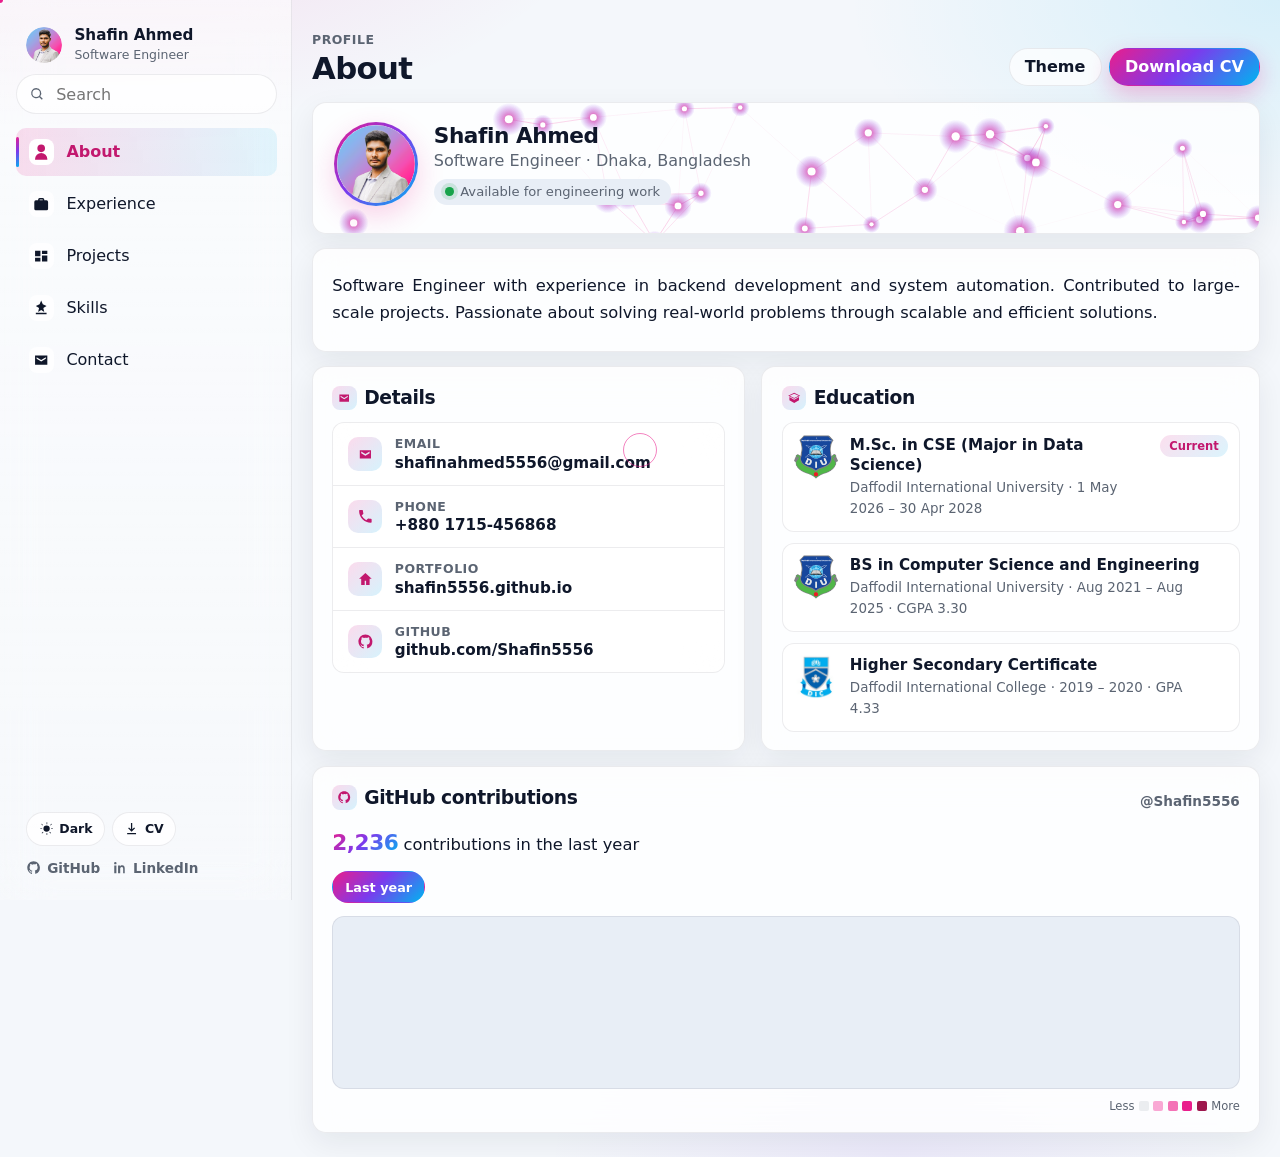
==== commit da3b84d5: "Contributions by year, remove repos and radar, fix dark theme, default light. Co-authored-by: Cursor" ====
--- a/index.html
+++ b/index.html
@@ -10,12 +10,11 @@
   <title>Shafin Ahmed | Software Engineer</title>
   <link rel="icon" type="image/png" href="images/profile.png">
   <link rel="apple-touch-icon" href="images/profile.png">
-  <link rel="stylesheet" href="css/app.css?v=20261018">
+  <link rel="stylesheet" href="css/app.css?v=20261018b">
   <script>
     (function () {
       try {
-        var t = localStorage.getItem("sa-theme");
-        if (!t) t = matchMedia("(prefers-color-scheme: dark)").matches ? "dark" : "light";
+        var t = localStorage.getItem("sa-theme") || "light";
         document.documentElement.setAttribute("data-theme", t);
       } catch (e) {
         document.documentElement.setAttribute("data-theme", "light");
@@ -182,19 +181,19 @@
 
           <article class="settings-card reveal github-panel">
             <div class="panel-head">
-              <h3><span class="inline-ico"><svg viewBox="0 0 24 24"><path d="M12 2C6.48 2 2 6.58 2 12.26c0 4.52 2.87 8.35 6.84 9.71.5.1.68-.22.68-.48v-1.7c-2.78.62-3.37-1.37-3.37-1.37-.46-1.2-1.12-1.52-1.12-1.52-.92-.64.07-.63.07-.63 1.02.07 1.56 1.07 1.56 1.07.9 1.58 2.36 1.12 2.94.86.09-.67.35-1.12.64-1.38-2.22-.26-4.55-1.14-4.55-5.07 0-1.12.39-2.03 1.03-2.75-.1-.26-.45-1.31.1-2.73 0 0 .84-.27 2.75 1.05A9.3 9.3 0 0112 6.84c.85 0 1.71.12 2.51.35 1.91-1.32 2.75-1.05 2.75-1.05.55 1.42.2 2.47.1 2.73.64.72 1.03 1.63 1.03 2.75 0 3.94-2.34 4.8-4.57 5.06.36.32.68.94.68 1.9v2.81c0 .26.18.59.69.48A10.03 10.03 0 0022 12.26C22 6.58 17.52 2 12 2z"/></svg></span> GitHub live</h3>
+              <h3><span class="inline-ico"><svg viewBox="0 0 24 24"><path d="M12 2C6.48 2 2 6.58 2 12.26c0 4.52 2.87 8.35 6.84 9.71.5.1.68-.22.68-.48v-1.7c-2.78.62-3.37-1.37-3.37-1.37-.46-1.2-1.12-1.52-1.12-1.52-.92-.64.07-.63.07-.63 1.02.07 1.56 1.07 1.56 1.07.9 1.58 2.36 1.12 2.94.86.09-.67.35-1.12.64-1.38-2.22-.26-4.55-1.14-4.55-5.07 0-1.12.39-2.03 1.03-2.75-.1-.26-.45-1.31.1-2.73 0 0 .84-.27 2.75 1.05A9.3 9.3 0 0112 6.84c.85 0 1.71.12 2.51.35 1.91-1.32 2.75-1.05 2.75-1.05.55 1.42.2 2.47.1 2.73.64.72 1.03 1.63 1.03 2.75 0 3.94-2.34 4.8-4.57 5.06.36.32.68.94.68 1.9v2.81c0 .26.18.59.69.48A10.03 10.03 0 0022 12.26C22 6.58 17.52 2 12 2z"/></svg></span> GitHub contributions</h3>
               <a class="ghost-link" href="https://github.com/Shafin5556" target="_blank" rel="noopener">@Shafin5556</a>
             </div>
-            <div class="gh-stats" id="gh-stats">
-              <div class="gh-stat"><strong id="gh-repos">—</strong><span>Repos</span></div>
-              <div class="gh-stat"><strong id="gh-followers">—</strong><span>Followers</span></div>
-              <div class="gh-stat"><strong id="gh-stars">—</strong><span>Stars</span></div>
-            </div>
+            <p class="gh-total"><strong id="gh-total-count">2,236</strong> <span id="gh-total-label">contributions in the last year</span></p>
+            <div class="year-toggles" id="year-toggles" role="tablist" aria-label="Contribution year"></div>
             <div class="gh-chart-wrap">
-              <img id="gh-chart" class="gh-chart" alt="GitHub contribution chart" loading="lazy" width="720" height="112">
-            </div>
-            <div class="gh-langs" id="gh-langs" aria-label="Top languages"></div>
-            <div class="gh-repos" id="gh-repos-list"></div>
+              <svg id="contrib-graph" class="contrib-graph" role="img" aria-label="Contribution graph"></svg>
+            </div>
+            <div class="contrib-legend" aria-hidden="true">
+              <span>Less</span>
+              <i data-level="0"></i><i data-level="1"></i><i data-level="2"></i><i data-level="3"></i><i data-level="4"></i>
+              <span>More</span>
+            </div>
           </article>
         </section>
 
@@ -297,31 +296,6 @@
 
         <!-- SKILLS -->
         <section class="page" id="page-skills" data-title="Skills" data-eyebrow="Capabilities">
-          <article class="settings-card reveal radar-card">
-            <h3><span class="inline-ico"><svg viewBox="0 0 24 24"><path d="M12 2a10 10 0 100 20 10 10 0 000-20zm0 4a6 6 0 110 12 6 6 0 010-12zm0 4a2 2 0 110 4 2 2 0 010-4z"/></svg></span> Capability map</h3>
-            <p class="muted radar-hint">Hover a ring to explore Backend, Automation, Data, and Delivery.</p>
-            <div class="radar-layout">
-              <div class="radar-wrap">
-                <svg class="tech-radar" id="tech-radar" viewBox="0 0 320 320" role="img" aria-label="Tech capability radar">
-                  <defs>
-                    <linearGradient id="radarFill" x1="0%" y1="0%" x2="100%" y2="100%">
-                      <stop offset="0%" stop-color="#e91e8c" stop-opacity="0.35"/>
-                      <stop offset="100%" stop-color="#00b4f0" stop-opacity="0.28"/>
-                    </linearGradient>
-                  </defs>
-                  <g class="radar-grid"></g>
-                  <polygon class="radar-poly" id="radar-poly" fill="url(#radarFill)" stroke="url(#radarFill)" stroke-width="2"></polygon>
-                  <g class="radar-points" id="radar-points"></g>
-                  <g class="radar-labels" id="radar-labels"></g>
-                </svg>
-              </div>
-              <div class="radar-detail settings-card" id="radar-detail">
-                <strong id="radar-title">Backend</strong>
-                <p id="radar-desc">Laravel, PHP, Node.js, REST APIs — production platforms at scale.</p>
-                <div class="tags" id="radar-tags"><span>Laravel</span><span>PHP</span><span>Node.js</span><span>REST</span></div>
-              </div>
-            </div>
-          </article>
           <article class="settings-card reveal"><h3><span class="inline-ico"><svg viewBox="0 0 24 24"><path d="M4 5h7v7H4V5zm9 0h7v4h-7V5zM4 14h7v5H4v-5zm9-3h7v8h-7v-8z"/></svg></span> Backend systems &amp; APIs</h3><p>Strong scripting and programming skills across Laravel (MVC), PHP, Python, Flask, and Node.js — building and maintaining production REST APIs and full-stack platforms.</p></article>
           <article class="settings-card reveal"><h3><span class="inline-ico"><svg viewBox="0 0 24 24"><path d="M13 2L4 14h7l-1 8 10-14h-7l1-6z"/></svg></span> Async work &amp; performance</h3><p>Experience with asynchronous processing, background jobs, automation pipelines, and caching patterns to keep applications responsive under real workloads.</p></article>
           <article class="settings-card reveal"><h3><span class="inline-ico"><svg viewBox="0 0 24 24"><path d="M12 2a5 5 0 015 5v2h1a2 2 0 012 2v9a2 2 0 01-2 2H6a2 2 0 01-2-2v-9a2 2 0 012-2h1V7a5 5 0 015-5zm0 2a3 3 0 00-3 3v2h6V7a3 3 0 00-3-3z"/></svg></span> Secure &amp; scalable delivery</h3><p>Supports secure, scalable, and reliable application environments — from multi-tenant university systems to national-scale digital case-filing infrastructure.</p></article>
@@ -420,6 +394,6 @@
     </section>
   </div>
 
-  <script src="js/app.js?v=20261018" defer></script>
+  <script src="js/app.js?v=20261018b" defer></script>
 </body>
 </html>
--- a/css/app.css
+++ b/css/app.css
@@ -20,6 +20,7 @@
   --shadow: 0 10px 30px rgba(15, 23, 42, 0.07);
   --sidebar-bg: linear-gradient(180deg, rgba(255,255,255,0.55), rgba(255,255,255,0.28));
   --boot-bg: #fff;
+  --chip: rgba(255, 255, 255, 0.72);
   --radius: 14px;
   --sidebar: 292px;
   --bottom: 72px;
@@ -31,18 +32,37 @@
 }
 
 html[data-theme="dark"] {
-  --bg: #0b1020;
-  --bg-soft: #151b2e;
-  --surface: rgba(22, 28, 48, 0.78);
-  --surface-solid: #161c30;
-  --ink: #e8eef8;
-  --muted: #9aa6bd;
-  --line: rgba(232, 238, 248, 0.1);
-  --accent-soft: rgba(233, 30, 140, 0.18);
-  --shadow: 0 12px 36px rgba(0, 0, 0, 0.35);
-  --sidebar-bg: linear-gradient(180deg, rgba(18, 24, 42, 0.92), rgba(12, 16, 30, 0.88));
-  --boot-bg: #0b1020;
+  --bg: #0c1018;
+  --bg-soft: #171d2b;
+  --surface: rgba(24, 30, 44, 0.92);
+  --surface-solid: #181e2c;
+  --ink: #eef2f8;
+  --muted: #a0aec4;
+  --line: rgba(238, 242, 248, 0.12);
+  --accent: #ff4db8;
+  --accent-soft: rgba(255, 77, 184, 0.16);
+  --accent-strong: #ff7ac8;
+  --accent-2: #38c7ff;
+  --shadow: 0 14px 40px rgba(0, 0, 0, 0.45);
+  --sidebar-bg: linear-gradient(180deg, rgba(20, 26, 40, 0.96), rgba(12, 16, 24, 0.94));
+  --boot-bg: #0c1018;
+  --chip: rgba(255, 255, 255, 0.05);
   color-scheme: dark;
+}
+html[data-theme="dark"] body {
+  background:
+    radial-gradient(900px 480px at 8% -12%, rgba(233, 30, 140, 0.16), transparent 52%),
+    radial-gradient(800px 420px at 100% 0%, rgba(56, 199, 255, 0.12), transparent 48%),
+    var(--bg);
+}
+html[data-theme="dark"] .settings-card,
+html[data-theme="dark"] .home-profile,
+html[data-theme="dark"] .hero-shell,
+html[data-theme="dark"] .quick-tile {
+  background: var(--surface);
+}
+html[data-theme="dark"] .job-top span {
+  color: var(--accent-strong);
 }
 
 *,
@@ -94,7 +114,7 @@
   object-fit: cover;
   border: 3px solid transparent;
   background:
-    linear-gradient(#fff, #fff) padding-box,
+    linear-gradient(var(--surface-solid), var(--surface-solid)) padding-box,
     var(--brand-grad) border-box;
   box-shadow: 0 12px 36px rgba(233, 30, 140, 0.25);
 }
@@ -159,7 +179,7 @@
   gap: 0.55rem;
   padding: 0.55rem 0.75rem;
   border-radius: 999px;
-  background: rgba(255,255,255,0.7);
+  background: var(--chip);
   border: 1px solid var(--line);
   color: var(--muted);
 }
@@ -216,9 +236,9 @@
   display: grid;
   place-items: center;
   border-radius: 8px;
-  background: rgba(255,255,255,0.7);
-}
-.nav-item.is-active .nav-ico { background: #fff; }
+  background: var(--chip);
+}
+.nav-item.is-active .nav-ico { background: var(--surface-solid); }
 
 .sidebar-foot {
   margin-top: auto;
@@ -265,7 +285,7 @@
   object-fit: cover;
   border: 2px solid transparent;
   background:
-    linear-gradient(#fff, #fff) padding-box,
+    linear-gradient(var(--surface-solid), var(--surface-solid)) padding-box,
     var(--brand-grad) border-box;
 }
 .eyebrow {
@@ -291,7 +311,7 @@
   padding: 0.45rem 0.95rem;
   border-radius: 999px;
   border: 1px solid var(--line);
-  background: rgba(255,255,255,0.8);
+  background: var(--chip);
   color: var(--ink);
   font-weight: 600;
   cursor: pointer;
@@ -498,7 +518,7 @@
   gap: 0.7rem;
   padding: 0.75rem;
   border-radius: 12px;
-  background: rgba(255,255,255,0.7);
+  background: var(--chip);
   border: 1px solid var(--line);
   color: inherit;
 }
@@ -536,7 +556,7 @@
   align-items: center;
   padding: 0.7rem;
   border-radius: 12px;
-  background: rgba(255,255,255,0.65);
+  background: var(--chip);
   border: 1px solid var(--line);
 }
 .list-item img {
@@ -544,7 +564,7 @@
   height: 44px;
   object-fit: contain;
   border-radius: 10px;
-  background: #fff;
+  background: var(--surface-solid);
 }
 .list-item p { margin: 0.15rem 0 0; font-size: 0.9rem; }
 .list-stack.compact .list-item { grid-template-columns: 1fr; }
@@ -567,7 +587,7 @@
   height: 56px;
   object-fit: contain;
   border-radius: 12px;
-  background: #fff;
+  background: var(--surface-solid);
   border: 1px solid var(--line);
   padding: 4px;
 }
@@ -590,7 +610,7 @@
   height: 64px;
   object-fit: contain;
   border-radius: 14px;
-  background: #fff;
+  background: var(--surface-solid);
   border: 1px solid var(--line);
   padding: 6px;
 }
@@ -617,7 +637,7 @@
   padding: 0.4rem 0.85rem;
   border-radius: 999px;
   border: 1px solid var(--line);
-  background: rgba(255,255,255,0.85);
+  background: var(--chip);
   color: var(--accent-strong);
   font-size: 0.86rem;
   font-weight: 650;
@@ -645,7 +665,7 @@
   border: 1px solid var(--line);
   border-radius: 12px;
   overflow: hidden;
-  background: rgba(255,255,255,0.72);
+  background: var(--chip);
   grid-template-columns: 1fr !important;
 }
 .about-links .quick-tile {
@@ -702,7 +722,7 @@
   z-index: 50;
   height: calc(var(--bottom) + env(safe-area-inset-bottom));
   padding: 0.35rem 0.35rem calc(0.35rem + env(safe-area-inset-bottom));
-  background: rgba(255,255,255,0.88);
+  background: color-mix(in srgb, var(--surface-solid) 88%, transparent);
   backdrop-filter: blur(22px);
   -webkit-backdrop-filter: blur(22px);
   border-top: 1px solid var(--line);
@@ -875,7 +895,7 @@
     font-size: 0.92rem;
   }
   .job { grid-template-columns: 48px 1fr; }
-  .quick-tile:active { background: rgba(255,255,255,0.95); }
+  .quick-tile:active { background: var(--surface-solid); }
 }
 
 /* ===== Theme controls ===== */
@@ -932,75 +952,103 @@
   backdrop-filter: none;
 }
 
-/* ===== GitHub live ===== */
+/* ===== GitHub contributions ===== */
 .panel-head {
   display: flex;
   justify-content: space-between;
   align-items: center;
   gap: 0.75rem;
-  margin-bottom: 0.7rem;
-}
-.gh-stats {
-  display: grid;
-  grid-template-columns: repeat(3, 1fr);
-  gap: 0.55rem;
-  margin-bottom: 0.85rem;
-}
-.gh-stat {
-  padding: 0.7rem 0.75rem;
-  border-radius: 12px;
-  background: var(--bg-soft);
-  border: 1px solid var(--line);
-  text-align: center;
-}
-.gh-stat strong {
-  display: block;
-  font-size: 1.2rem;
+  margin-bottom: 0.55rem;
+}
+.gh-total {
+  margin: 0 0 0.75rem !important;
+  color: var(--ink) !important;
+  font-size: 1.02rem !important;
+}
+.gh-total strong {
+  font-size: 1.35rem;
   letter-spacing: -0.02em;
   background: var(--brand-grad);
   -webkit-background-clip: text;
   background-clip: text;
   color: transparent;
 }
-.gh-stat span { color: var(--muted); font-size: 0.75rem; font-weight: 650; }
+.year-toggles {
+  display: flex;
+  flex-wrap: wrap;
+  gap: 0.4rem;
+  margin-bottom: 0.8rem;
+}
+.year-btn {
+  appearance: none;
+  border: 1px solid var(--line);
+  background: var(--chip);
+  color: var(--muted);
+  border-radius: 999px;
+  min-height: 2rem;
+  padding: 0.3rem 0.75rem;
+  font-size: 0.8rem;
+  font-weight: 700;
+  cursor: pointer;
+  transition: background 0.2s var(--ease), color 0.2s var(--ease), border-color 0.2s var(--ease);
+}
+.year-btn.is-active {
+  color: #fff;
+  border-color: transparent;
+  background: var(--brand-grad);
+}
 .gh-chart-wrap {
-  overflow: hidden;
+  overflow-x: auto;
   border-radius: 12px;
   border: 1px solid var(--line);
-  background: #fff;
-  margin-bottom: 0.85rem;
-}
-html[data-theme="dark"] .gh-chart-wrap { background: #0d1117; }
-.gh-chart { width: 100%; height: auto; display: block; }
-.gh-langs { display: grid; gap: 0.45rem; margin-bottom: 0.85rem; }
-.lang-row { display: grid; grid-template-columns: 88px 1fr 40px; gap: 0.5rem; align-items: center; font-size: 0.82rem; }
-.lang-bar {
-  height: 8px;
-  border-radius: 999px;
   background: var(--bg-soft);
-  overflow: hidden;
-}
-.lang-bar > i {
+  margin-bottom: 0.65rem;
+  padding: 0.75rem 0.7rem 0.55rem;
+}
+.contrib-graph {
   display: block;
-  height: 100%;
-  border-radius: inherit;
-  background: var(--brand-grad);
-}
-.gh-repos { display: grid; gap: 0.55rem; }
-.gh-repo {
-  display: flex;
-  justify-content: space-between;
-  gap: 0.75rem;
-  padding: 0.7rem 0.8rem;
-  border-radius: 12px;
-  border: 1px solid var(--line);
-  background: rgba(255,255,255,0.45);
-  color: inherit;
-}
-html[data-theme="dark"] .gh-repo { background: rgba(255,255,255,0.03); }
-.gh-repo strong { display: block; margin-bottom: 0.15rem; }
-.gh-repo span { color: var(--muted); font-size: 0.8rem; }
-.gh-repo em { color: var(--muted); font-style: normal; font-size: 0.78rem; white-space: nowrap; }
+  width: 100%;
+  min-width: 640px;
+  height: auto;
+}
+.contrib-graph rect {
+  rx: 2;
+  ry: 2;
+}
+.contrib-legend {
+  display: flex;
+  align-items: center;
+  justify-content: flex-end;
+  gap: 0.28rem;
+  color: var(--muted);
+  font-size: 0.72rem;
+}
+.contrib-legend i {
+  width: 10px;
+  height: 10px;
+  border-radius: 2px;
+  display: inline-block;
+  background: var(--c0, #ebedf0);
+}
+html[data-theme="light"] {
+  --c0: #ebedf0;
+  --c1: #f9a8d4;
+  --c2: #f472b6;
+  --c3: #e91e8c;
+  --c4: #9d174d;
+}
+html[data-theme="dark"] {
+  --c0: #21262d;
+  --c1: #5b2148;
+  --c2: #9d3a78;
+  --c3: #e91e8c;
+  --c4: #38c7ff;
+}
+.contrib-legend i[data-level="0"] { background: var(--c0); }
+.contrib-legend i[data-level="1"] { background: var(--c1); }
+.contrib-legend i[data-level="2"] { background: var(--c2); }
+.contrib-legend i[data-level="3"] { background: var(--c3); }
+.contrib-legend i[data-level="4"] { background: var(--c4); }
 
 /* ===== Timeline ===== */
 .timeline {
@@ -1045,46 +1093,11 @@
   padding: 0.75rem 0.85rem;
   border-radius: 12px;
   border: 1px solid var(--line);
-  background: rgba(255,255,255,0.5);
-}
-html[data-theme="dark"] .tl-card { background: rgba(255,255,255,0.03); }
-.tl-card em { display: block; color: var(--magenta-deep); font-style: normal; font-size: 0.78rem; font-weight: 700; margin-bottom: 0.2rem; }
-html[data-theme="dark"] .tl-card em { color: #ff7ac3; }
+  background: var(--chip);
+}
+.tl-card em { display: block; color: var(--accent-strong); font-style: normal; font-size: 0.78rem; font-weight: 700; margin-bottom: 0.2rem; }
 .tl-card strong { display: block; margin-bottom: 0.2rem; }
 .tl-card p { margin: 0; color: var(--muted); font-size: 0.88rem; }
-
-/* ===== Tech radar ===== */
-.radar-hint { margin-top: 0 !important; margin-bottom: 0.85rem !important; }
-.radar-layout {
-  display: grid;
-  grid-template-columns: 1fr;
-  gap: 0.9rem;
-  align-items: center;
-}
-.radar-wrap { display: grid; place-items: center; }
-.tech-radar { width: min(100%, 340px); height: auto; }
-.radar-grid circle,
-.radar-grid line { stroke: var(--line); fill: none; }
-.radar-labels text {
-  fill: var(--muted);
-  font-size: 11px;
-  font-weight: 700;
-  font-family: var(--font);
-}
-.radar-points circle {
-  fill: var(--magenta);
-  stroke: #fff;
-  stroke-width: 2;
-  cursor: pointer;
-  transition: r 0.2s var(--ease);
-}
-.radar-points circle.is-active,
-.radar-points circle:hover { r: 7; fill: var(--cyan); }
-.radar-detail {
-  box-shadow: none;
-  background: var(--bg-soft);
-}
-.radar-detail .tags { margin-top: 0.55rem; }
 
 /* ===== Custom cursor (desktop) ===== */
 .cursor-dot,
@@ -1154,12 +1167,6 @@
   .bottom-nav { display: none !important; }
 }
 
-@media (min-width: 900px) {
-  .radar-layout {
-    grid-template-columns: minmax(280px, 1fr) minmax(220px, 0.85fr);
-  }
-}
-
 @media (prefers-reduced-motion: reduce) {
   *, *::before, *::after {
     animation: none !important;
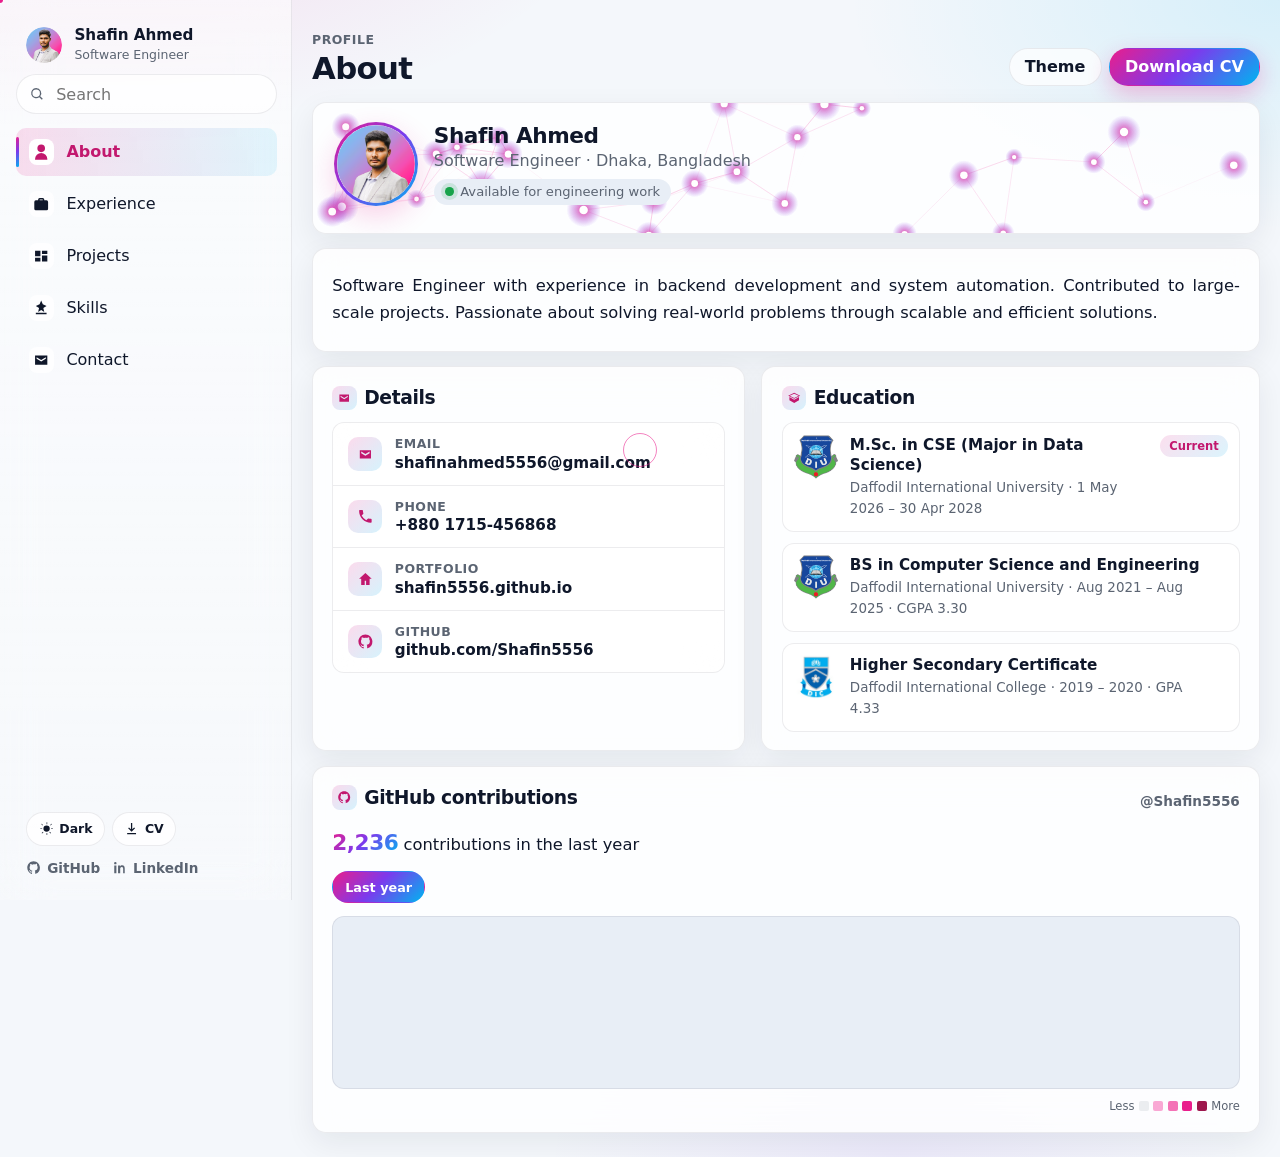
==== commit 8fe22982: "Bump asset cache for dark theme polish. Co-authored-by: Cursor <cursoragent@cursor.com>" ====
--- a/index.html
+++ b/index.html
@@ -10,7 +10,7 @@
   <title>Shafin Ahmed | Software Engineer</title>
   <link rel="icon" type="image/png" href="images/profile.png">
   <link rel="apple-touch-icon" href="images/profile.png">
-  <link rel="stylesheet" href="css/app.css?v=20261018b">
+  <link rel="stylesheet" href="css/app.css?v=20261018c">
   <script>
     (function () {
       try {
@@ -394,6 +394,6 @@
     </section>
   </div>
 
-  <script src="js/app.js?v=20261018b" defer></script>
+  <script src="js/app.js?v=20261018c" defer></script>
 </body>
 </html>
--- a/css/app.css
+++ b/css/app.css
@@ -401,7 +401,7 @@
   object-fit: cover;
   border: 3px solid transparent;
   background:
-    linear-gradient(#fff, #fff) padding-box,
+    linear-gradient(var(--surface-solid), var(--surface-solid)) padding-box,
     var(--brand-grad) border-box;
   flex-shrink: 0;
   box-shadow: 0 10px 28px rgba(233, 30, 140, 0.2);
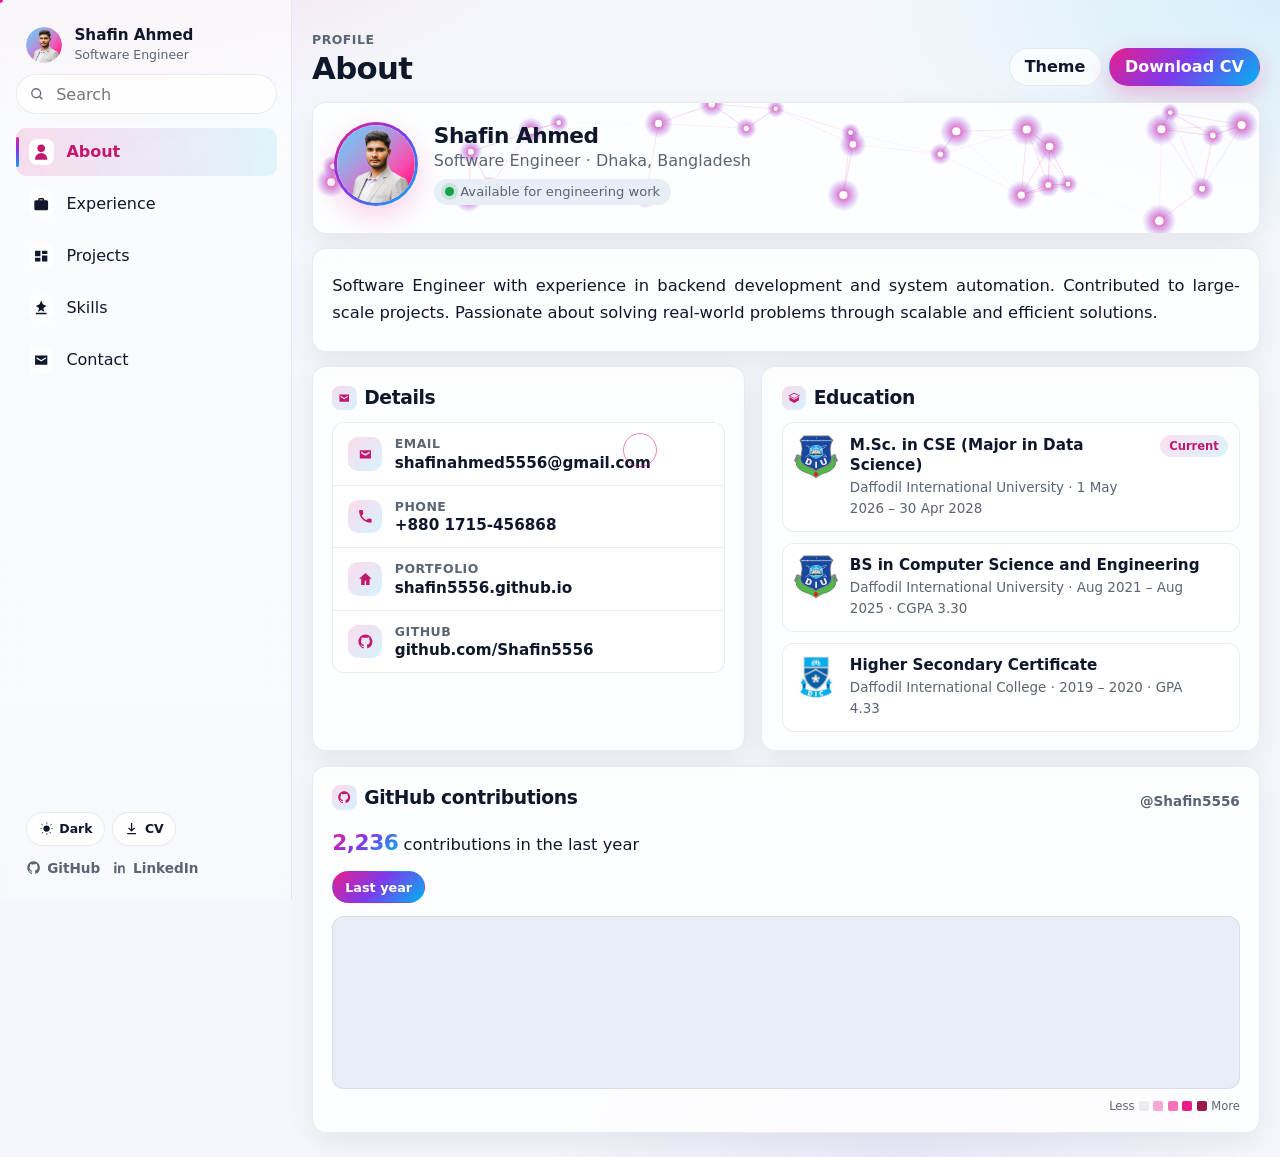
==== commit cbaa13c3: "Default light theme after update; contribution year toggles. Co-authored-by: Cursor <cursoragent@cur" ====
--- a/index.html
+++ b/index.html
@@ -10,11 +10,11 @@
   <title>Shafin Ahmed | Software Engineer</title>
   <link rel="icon" type="image/png" href="images/profile.png">
   <link rel="apple-touch-icon" href="images/profile.png">
-  <link rel="stylesheet" href="css/app.css?v=20261018c">
+  <link rel="stylesheet" href="css/app.css?v=20261018d">
   <script>
     (function () {
       try {
-        var t = localStorage.getItem("sa-theme") || "light";
+        var t = localStorage.getItem("sa-theme-v2") || "light";
         document.documentElement.setAttribute("data-theme", t);
       } catch (e) {
         document.documentElement.setAttribute("data-theme", "light");
@@ -394,6 +394,6 @@
     </section>
   </div>
 
-  <script src="js/app.js?v=20261018c" defer></script>
+  <script src="js/app.js?v=20261018d" defer></script>
 </body>
 </html>
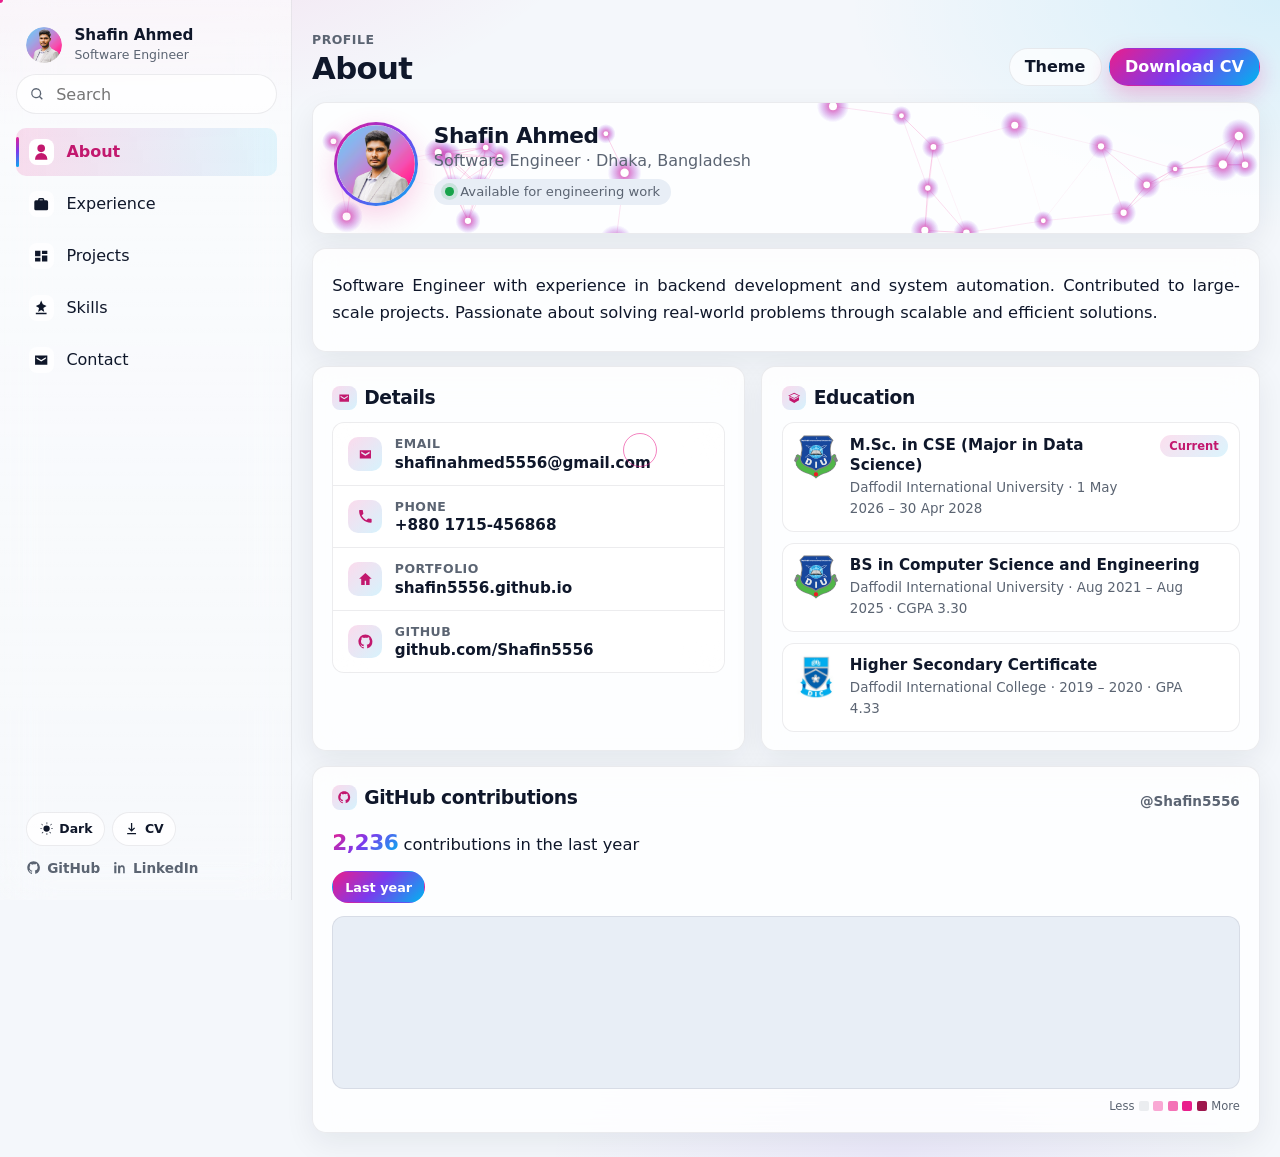
==== commit c8230ef8: "Add free admin CMS and JSON-driven content." ====
--- a/index.html
+++ b/index.html
@@ -10,7 +10,7 @@
   <title>Shafin Ahmed | Software Engineer</title>
   <link rel="icon" type="image/png" href="images/profile.png">
   <link rel="apple-touch-icon" href="images/profile.png">
-  <link rel="stylesheet" href="css/app.css?v=20261018d">
+  <link rel="stylesheet" href="css/app.css?v=20261018e">
   <script>
     (function () {
       try {
@@ -37,8 +37,8 @@
         <div class="brand-chip">
           <img src="images/profile.png" alt="" width="36" height="36">
           <div>
-            <strong>Shafin Ahmed</strong>
-            <span>Software Engineer</span>
+            <strong data-bind-name>Shafin Ahmed</strong>
+            <span data-bind-role>Software Engineer</span>
           </div>
         </div>
         <label class="search-shell" for="nav-search">
@@ -116,34 +116,34 @@
             <div class="home-profile hero-profile">
               <img src="images/profile.png" alt="Shafin Ahmed" width="88" height="88">
               <div>
-                <h2>Shafin Ahmed</h2>
-                <p>Software Engineer · Dhaka, Bangladesh</p>
-                <div class="status-row"><span class="dot"></span> Available for engineering work</div>
+                <h2 id="bind-hero-name">Shafin Ahmed</h2>
+                <p id="bind-hero-line">Software Engineer · Dhaka, Bangladesh</p>
+                <div class="status-row"><span class="dot"></span> <span id="bind-status">Available for engineering work</span></div>
               </div>
             </div>
           </div>
 
           <article class="settings-card reveal">
-            <p class="about-lead">Software Engineer with experience in backend development and system automation. Contributed to large-scale projects. Passionate about solving real-world problems through scalable and efficient solutions.</p>
+            <p class="about-lead" id="bind-bio">Software Engineer with experience in backend development and system automation. Contributed to large-scale projects. Passionate about solving real-world problems through scalable and efficient solutions.</p>
           </article>
 
           <div class="about-split reveal">
             <article class="settings-card about-contacts">
               <h3><span class="inline-ico"><svg viewBox="0 0 24 24"><path d="M4 6h16v12H4V6zm2 2v2.2l6 3.6 6-3.6V8l-6 3.6L6 8z"/></svg></span> Details</h3>
               <div class="quick-grid about-links">
-                <a class="quick-tile" href="mailto:shafinahmed5556@gmail.com">
+                <a class="quick-tile" id="bind-email-tile" href="mailto:shafinahmed5556@gmail.com">
                   <span class="tile-ico"><svg viewBox="0 0 24 24"><path d="M4 6h16v12H4V6zm2 2v2.2l6 3.6 6-3.6V8l-6 3.6L6 8z"/></svg></span>
                   <div class="tile-text"><strong>Email</strong><span>shafinahmed5556@gmail.com</span></div>
                 </a>
-                <a class="quick-tile" href="tel:+8801715456868">
+                <a class="quick-tile" id="bind-phone-tile" href="tel:+8801715456868">
                   <span class="tile-ico"><svg viewBox="0 0 24 24"><path d="M6.6 10.8a15.5 15.5 0 006.6 6.6l2.2-2.2a1 1 0 011-.24c1.1.37 2.3.57 3.5.57a1 1 0 011 1V20a1 1 0 01-1 1C10.4 21 3 13.6 3 4a1 1 0 011-1h3.5a1 1 0 011 1c0 1.2.2 2.4.57 3.5a1 1 0 01-.24 1L6.6 10.8z"/></svg></span>
                   <div class="tile-text"><strong>Phone</strong><span>+880 1715-456868</span></div>
                 </a>
-                <a class="quick-tile" href="https://shafin5556.github.io/" target="_blank" rel="noopener">
+                <a class="quick-tile" id="bind-portfolio-tile" href="https://shafin5556.github.io/" target="_blank" rel="noopener">
                   <span class="tile-ico"><svg viewBox="0 0 24 24"><path d="M12 3l9 8h-3v9h-5v-6H11v6H6v-9H3l9-8z"/></svg></span>
                   <div class="tile-text"><strong>Portfolio</strong><span>shafin5556.github.io</span></div>
                 </a>
-                <a class="quick-tile" href="https://github.com/Shafin5556" target="_blank" rel="noopener">
+                <a class="quick-tile" id="bind-github-tile" href="https://github.com/Shafin5556" target="_blank" rel="noopener">
                   <span class="tile-ico"><svg viewBox="0 0 24 24"><path d="M12 2C6.48 2 2 6.58 2 12.26c0 4.52 2.87 8.35 6.84 9.71.5.1.68-.22.68-.48v-1.7c-2.78.62-3.37-1.37-3.37-1.37-.46-1.2-1.12-1.52-1.12-1.52-.92-.64.07-.63.07-.63 1.02.07 1.56 1.07 1.56 1.07.9 1.58 2.36 1.12 2.94.86.09-.67.35-1.12.64-1.38-2.22-.26-4.55-1.14-4.55-5.07 0-1.12.39-2.03 1.03-2.75-.1-.26-.45-1.31.1-2.73 0 0 .84-.27 2.75 1.05A9.3 9.3 0 0112 6.84c.85 0 1.71.12 2.51.35 1.91-1.32 2.75-1.05 2.75-1.05.55 1.42.2 2.47.1 2.73.64.72 1.03 1.63 1.03 2.75 0 3.94-2.34 4.8-4.57 5.06.36.32.68.94.68 1.9v2.81c0 .26.18.59.69.48A10.03 10.03 0 0022 12.26C22 6.58 17.52 2 12 2z"/></svg></span>
                   <div class="tile-text"><strong>GitHub</strong><span>github.com/Shafin5556</span></div>
                 </a>
@@ -152,37 +152,14 @@
 
             <article class="settings-card about-education">
               <h3><span class="inline-ico"><svg viewBox="0 0 24 24"><path d="M12 3L2 8l10 5 10-5-10-5zm0 8.5L4.5 8 12 4.5 19.5 8 12 11.5zM4 10.2v5.3L12 20l8-4.5v-5.3L12 14.7 4 10.2z"/></svg></span> Education</h3>
-              <div class="list-stack">
-                <div class="list-item">
-                  <img src="images/logo-diu.png" alt="DIU" width="44" height="44">
-                  <div>
-                    <strong>M.Sc. in CSE (Major in Data Science)</strong>
-                    <p>Daffodil International University · 1 May 2026 – 30 Apr 2028</p>
-                  </div>
-                  <span class="badge">Current</span>
-                </div>
-                <div class="list-item">
-                  <img src="images/logo-diu.png" alt="DIU" width="44" height="44">
-                  <div>
-                    <strong>BS in Computer Science and Engineering</strong>
-                    <p>Daffodil International University · Aug 2021 – Aug 2025 · CGPA 3.30</p>
-                  </div>
-                </div>
-                <div class="list-item">
-                  <img src="images/logo-college.jpeg" alt="Daffodil International College" width="44" height="44">
-                  <div>
-                    <strong>Higher Secondary Certificate</strong>
-                    <p>Daffodil International College · 2019 – 2020 · GPA 4.33</p>
-                  </div>
-                </div>
-              </div>
+              <div class="list-stack" id="bind-education"></div>
             </article>
           </div>
 
           <article class="settings-card reveal github-panel">
             <div class="panel-head">
               <h3><span class="inline-ico"><svg viewBox="0 0 24 24"><path d="M12 2C6.48 2 2 6.58 2 12.26c0 4.52 2.87 8.35 6.84 9.71.5.1.68-.22.68-.48v-1.7c-2.78.62-3.37-1.37-3.37-1.37-.46-1.2-1.12-1.52-1.12-1.52-.92-.64.07-.63.07-.63 1.02.07 1.56 1.07 1.56 1.07.9 1.58 2.36 1.12 2.94.86.09-.67.35-1.12.64-1.38-2.22-.26-4.55-1.14-4.55-5.07 0-1.12.39-2.03 1.03-2.75-.1-.26-.45-1.31.1-2.73 0 0 .84-.27 2.75 1.05A9.3 9.3 0 0112 6.84c.85 0 1.71.12 2.51.35 1.91-1.32 2.75-1.05 2.75-1.05.55 1.42.2 2.47.1 2.73.64.72 1.03 1.63 1.03 2.75 0 3.94-2.34 4.8-4.57 5.06.36.32.68.94.68 1.9v2.81c0 .26.18.59.69.48A10.03 10.03 0 0022 12.26C22 6.58 17.52 2 12 2z"/></svg></span> GitHub contributions</h3>
-              <a class="ghost-link" href="https://github.com/Shafin5556" target="_blank" rel="noopener">@Shafin5556</a>
+              <a class="ghost-link" id="bind-gh-handle" href="https://github.com/Shafin5556" target="_blank" rel="noopener">@Shafin5556</a>
             </div>
             <p class="gh-total"><strong id="gh-total-count">2,236</strong> <span id="gh-total-label">contributions in the last year</span></p>
             <div class="year-toggles" id="year-toggles" role="tablist" aria-label="Contribution year"></div>
@@ -201,139 +178,46 @@
         <section class="page" id="page-experience" data-title="Experience" data-eyebrow="Career">
           <article class="settings-card reveal">
             <h3><span class="inline-ico"><svg viewBox="0 0 24 24"><path d="M12 2v20M6 6h12M6 12h12M6 18h8"/></svg></span> Timeline</h3>
-            <div class="timeline" id="career-timeline">
-              <div class="tl-item" style="--i:0"><span class="tl-dot"></span><div class="tl-card"><em>Nov 2025 – Present</em><strong>Software Engineer · CSETech</strong><p>Production systems &amp; emerging tech at DIU.</p></div></div>
-              <div class="tl-item" style="--i:1"><span class="tl-dot"></span><div class="tl-card"><em>Jul 2025 – Present</em><strong>Full Stack Developer · Fawz Biz</strong><p>Custom systems, AI &amp; Big Data solutions.</p></div></div>
-              <div class="tl-item" style="--i:2"><span class="tl-dot"></span><div class="tl-card"><em>Jun 2024 – Present</em><strong>E-Family Court · Judiciary</strong><p>National digital case-filing infrastructure.</p></div></div>
-              <div class="tl-item" style="--i:3"><span class="tl-dot"></span><div class="tl-card"><em>2024 – Present</em><strong>Student Hub · DIU</strong><p>Multi-tenant student platform &amp; automation.</p></div></div>
-              <div class="tl-item" style="--i:4"><span class="tl-dot edu"></span><div class="tl-card"><em>May 2026 – Apr 2028</em><strong>M.Sc. CSE (Data Science) · DIU</strong><p>Graduate studies in progress.</p></div></div>
-              <div class="tl-item" style="--i:5"><span class="tl-dot edu"></span><div class="tl-card"><em>Aug 2021 – Aug 2025</em><strong>BS in CSE · DIU</strong><p>CGPA 3.30</p></div></div>
-              <div class="tl-item" style="--i:6"><span class="tl-dot edu"></span><div class="tl-card"><em>2019 – 2020</em><strong>HSC · Daffodil International College</strong><p>GPA 4.33</p></div></div>
-            </div>
-          </article>
-          <article class="settings-card reveal">
-            <div class="job">
-              <img src="images/logo-csetech.png" alt="CSETech" width="56" height="56">
-              <div>
-                <div class="job-top"><h3>Software Engineer</h3><span>Nov 2025 – Present</span></div>
-                <p class="org">Center for Software Development & Emerging Tech (CSETech)</p>
-                <p class="muted">Daffodil Smart City (DSC), Birulia, Savar, Dhaka</p>
-                <p>CSETech is the specialized development hub at Daffodil International University dedicated to building production-grade software solutions. The center bridges industry requirements by driving R&amp;D in emerging technologies, fostering industry collaborations, and delivering scalable enterprise ecosystems.</p>
-              </div>
-            </div>
-          </article>
-          <article class="settings-card reveal">
-            <div class="job">
-              <img src="images/logo-fawz.png" alt="Fawz" width="56" height="56">
-              <div>
-                <div class="job-top"><h3>Full Stack Developer</h3><span>Jul 2025 – Present</span></div>
-                <p class="org">Fawz Biz Enterprises</p>
-                <p class="muted">Extension Pallabi, Mirpur 11.5, Dhaka</p>
-                <p>Develop software products, custom systems, and integrated AI &amp; Big Data solutions that transform operations and decision-making.</p>
-              </div>
-            </div>
-          </article>
-          <article class="settings-card reveal">
-            <div class="job">
-              <img src="images/logo-osa.png" alt="OSA DIU" width="56" height="56">
-              <div>
-                <div class="job-top"><h3>Full Stack Developer</h3><span>Jun 2024 – Jun 2026</span></div>
-                <p class="org">Office of the Students' Affairs — Daffodil International University</p>
-                <p class="muted">Dhaka, Bangladesh</p>
-                <p>Developed and maintained the official university student management platform, automating student services and administrative workflows.</p>
-              </div>
-            </div>
-          </article>
+            <div class="timeline" id="career-timeline"></div>
+          </article>
+          <div id="bind-experience"></div>
         </section>
 
         <!-- PROJECTS -->
         <section class="page" id="page-projects" data-title="Projects" data-eyebrow="Selected work">
-          <article class="settings-card project-card reveal">
-            <div class="project-head">
-              <img src="images/logo-efamily-court.png" alt="E-Family Court" width="64" height="64">
-              <div>
-                <h3>E-Family Court</h3>
-                <p class="org">National e-Judiciary Platform</p>
-                <p class="muted">Ministry of Law, Justice and Parliamentary Affairs · Jun 2024 – Present</p>
-              </div>
-            </div>
-            <p>Contributing to digital infrastructure for the E-Family Court pilot in Dhaka and Chattogram. Built an end-to-end digital case-filing system that modernizes family court proceedings.</p>
-            <div class="tags"><span>Government</span><span>Laravel</span><span>Digital Transformation</span></div>
-            <div class="project-actions">
-              <a class="project-domain" href="https://efamilycourt.judiciary.gov.bd/" target="_blank" rel="noopener">
-                <svg viewBox="0 0 24 24" aria-hidden="true"><path d="M12 2a10 10 0 100 20 10 10 0 000-20zm1 17.9V14h4.9A8.05 8.05 0 0113 19.9zM4.1 14H9v5.9A8.05 8.05 0 014.1 14zM4.1 10A8.05 8.05 0 019 4.1V10H4.1zM13 4.1A8.05 8.05 0 0119.9 10H13V4.1z"/></svg>
-                efamilycourt.judiciary.gov.bd
-              </a>
-              <a class="btn btn-primary" href="https://efamilycourt.judiciary.gov.bd/" target="_blank" rel="noopener">
-                <svg viewBox="0 0 24 24" aria-hidden="true"><path d="M14 3h7v7h-2V6.4l-9.3 9.3-1.4-1.4L17.6 5H14V3zM5 5h6v2H7v10h10v-4h2v6H5V5z"/></svg>
-                Open live project
-              </a>
-            </div>
-          </article>
-          <article class="settings-card project-card reveal">
-            <div class="project-head">
-              <img src="images/logo-student-hub.png" alt="Student Hub" width="64" height="64">
-              <div>
-                <h3>Student Hub</h3>
-                <p class="org">Official Student Management Platform</p>
-                <p class="muted">Daffodil International University · 2024 – Present</p>
-              </div>
-            </div>
-            <p>Developed a centralized management ecosystem for DIU featuring automated orientation, multi-tenant club management, and enrollment sync from GoEdu.</p>
-            <div class="tags"><span>Full Stack</span><span>Automation</span><span>Event management</span></div>
-            <div class="project-actions">
-              <a class="project-domain" href="https://studentshub.daffodilvarsity.edu.bd/" target="_blank" rel="noopener">
-                <svg viewBox="0 0 24 24" aria-hidden="true"><path d="M12 2a10 10 0 100 20 10 10 0 000-20zm1 17.9V14h4.9A8.05 8.05 0 0113 19.9zM4.1 14H9v5.9A8.05 8.05 0 014.1 14zM4.1 10A8.05 8.05 0 019 4.1V10H4.1zM13 4.1A8.05 8.05 0 0119.9 10H13V4.1z"/></svg>
-                studentshub.daffodilvarsity.edu.bd
-              </a>
-              <a class="btn btn-primary" href="https://studentshub.daffodilvarsity.edu.bd/" target="_blank" rel="noopener">
-                <svg viewBox="0 0 24 24" aria-hidden="true"><path d="M14 3h7v7h-2V6.4l-9.3 9.3-1.4-1.4L17.6 5H14V3zM5 5h6v2H7v10h10v-4h2v6H5V5z"/></svg>
-                Open live project
-              </a>
-            </div>
-          </article>
+          <div id="bind-projects"></div>
         </section>
 
         <!-- SKILLS -->
         <section class="page" id="page-skills" data-title="Skills" data-eyebrow="Capabilities">
-          <article class="settings-card reveal"><h3><span class="inline-ico"><svg viewBox="0 0 24 24"><path d="M4 5h7v7H4V5zm9 0h7v4h-7V5zM4 14h7v5H4v-5zm9-3h7v8h-7v-8z"/></svg></span> Backend systems &amp; APIs</h3><p>Strong scripting and programming skills across Laravel (MVC), PHP, Python, Flask, and Node.js — building and maintaining production REST APIs and full-stack platforms.</p></article>
-          <article class="settings-card reveal"><h3><span class="inline-ico"><svg viewBox="0 0 24 24"><path d="M13 2L4 14h7l-1 8 10-14h-7l1-6z"/></svg></span> Async work &amp; performance</h3><p>Experience with asynchronous processing, background jobs, automation pipelines, and caching patterns to keep applications responsive under real workloads.</p></article>
-          <article class="settings-card reveal"><h3><span class="inline-ico"><svg viewBox="0 0 24 24"><path d="M12 2a5 5 0 015 5v2h1a2 2 0 012 2v9a2 2 0 01-2 2H6a2 2 0 01-2-2v-9a2 2 0 012-2h1V7a5 5 0 015-5zm0 2a3 3 0 00-3 3v2h6V7a3 3 0 00-3-3z"/></svg></span> Secure &amp; scalable delivery</h3><p>Supports secure, scalable, and reliable application environments — from multi-tenant university systems to national-scale digital case-filing infrastructure.</p></article>
-          <article class="settings-card reveal"><h3><span class="inline-ico"><svg viewBox="0 0 24 24"><path d="M4 5h16v4H4V5zm0 6h7v8H4v-8zm9 0h7v8h-7v-8z"/></svg></span> Data &amp; integration</h3><p>Hands-on with MySQL/NoSQL, SQL optimization, web scraping, and data synchronization engines that connect academic and operational systems end to end.</p></article>
-          <article class="settings-card reveal"><h3><span class="inline-ico"><svg viewBox="0 0 24 24"><path d="M12 2l2.1 4.9L19 9l-4.2 2.9L16 17l-4-2.6L8 17l1.2-5.1L5 9l4.9-2.1L12 2z"/></svg></span> Engineering practices</h3><p>Comfortable with Git/GitHub collaboration, OOP and MVC design, and shipping maintainable features in team and institutional settings.</p></article>
-          <article class="settings-card reveal">
-            <h3><span class="inline-ico"><svg viewBox="0 0 24 24"><path d="M4 6h16v2H4V6zm0 5h16v2H4v-2zm0 5h10v2H4v-2z"/></svg></span> Technologies</h3>
-            <div class="tags">
-              <span>Laravel</span><span>PHP</span><span>Python</span><span>Flask</span><span>Node.js</span><span>JavaScript</span><span>MySQL</span><span>NoSQL</span><span>REST APIs</span><span>Git</span>
-            </div>
-          </article>
+          <div id="bind-skills"></div>
         </section>
 
         <!-- CONTACT -->
         <section class="page" id="page-contact" data-title="Contact" data-eyebrow="Connect">
-          <p class="home-tagline reveal">Open to collaboration, engineering roles, and impactful software projects.</p>
+          <p class="home-tagline reveal" id="bind-tagline">Open to collaboration, engineering roles, and impactful software projects.</p>
           <div class="quick-grid contact-grid">
-            <a class="quick-tile reveal" href="mailto:shafinahmed5556@gmail.com">
+            <a class="quick-tile reveal" id="bind-c-email" href="mailto:shafinahmed5556@gmail.com">
               <span class="tile-ico"><svg viewBox="0 0 24 24"><path d="M4 6h16v12H4V6zm2 2v2.2l6 3.6 6-3.6V8l-6 3.6L6 8z"/></svg></span>
               <div class="tile-text"><strong>Email</strong><span>shafinahmed5556@gmail.com</span></div>
               <span class="chev" aria-hidden="true">›</span>
             </a>
-            <a class="quick-tile reveal" href="tel:+8801715456868">
+            <a class="quick-tile reveal" id="bind-c-phone" href="tel:+8801715456868">
               <span class="tile-ico"><svg viewBox="0 0 24 24"><path d="M6.6 10.8a15.5 15.5 0 006.6 6.6l2.2-2.2a1 1 0 011-.24c1.1.37 2.3.57 3.5.57a1 1 0 011 1V20a1 1 0 01-1 1C10.4 21 3 13.6 3 4a1 1 0 011-1h3.5a1 1 0 011 1c0 1.2.2 2.4.57 3.5a1 1 0 01-.24 1L6.6 10.8z"/></svg></span>
               <div class="tile-text"><strong>Phone</strong><span>+880 1715-456868</span></div>
               <span class="chev" aria-hidden="true">›</span>
             </a>
-            <a class="quick-tile reveal" href="https://linkedin.com/in/shafin5556" target="_blank" rel="noopener">
+            <a class="quick-tile reveal" id="bind-c-linkedin" href="https://linkedin.com/in/shafin5556" target="_blank" rel="noopener">
               <span class="tile-ico"><svg viewBox="0 0 24 24"><path d="M6.94 8.5H3.56V21h3.38V8.5zM5.25 3A1.97 1.97 0 003.3 4.96 1.97 1.97 0 005.25 6.9 1.97 1.97 0 007.2 4.96 1.97 1.97 0 005.25 3zM21 21h-3.37v-6.55c0-1.56-.03-3.56-2.17-3.56-2.17 0-2.5 1.7-2.5 3.45V21H9.58V8.5h3.24v1.7h.05c.45-.85 1.55-1.75 3.19-1.75 3.41 0 4.04 2.25 4.04 5.17V21z"/></svg></span>
               <div class="tile-text"><strong>LinkedIn</strong><span>linkedin.com/in/shafin5556</span></div>
               <span class="chev" aria-hidden="true">›</span>
             </a>
-            <a class="quick-tile reveal" href="https://github.com/Shafin5556" target="_blank" rel="noopener">
+            <a class="quick-tile reveal" id="bind-c-github" href="https://github.com/Shafin5556" target="_blank" rel="noopener">
               <span class="tile-ico"><svg viewBox="0 0 24 24"><path d="M12 2C6.48 2 2 6.58 2 12.26c0 4.52 2.87 8.35 6.84 9.71.5.1.68-.22.68-.48v-1.7c-2.78.62-3.37-1.37-3.37-1.37-.46-1.2-1.12-1.52-1.12-1.52-.92-.64.07-.63.07-.63 1.02.07 1.56 1.07 1.56 1.07.9 1.58 2.36 1.12 2.94.86.09-.67.35-1.12.64-1.38-2.22-.26-4.55-1.14-4.55-5.07 0-1.12.39-2.03 1.03-2.75-.1-.26-.45-1.31.1-2.73 0 0 .84-.27 2.75 1.05A9.3 9.3 0 0112 6.84c.85 0 1.71.12 2.51.35 1.91-1.32 2.75-1.05 2.75-1.05.55 1.42.2 2.47.1 2.73.64.72 1.03 1.63 1.03 2.75 0 3.94-2.34 4.8-4.57 5.06.36.32.68.94.68 1.9v2.81c0 .26.18.59.69.48A10.03 10.03 0 0022 12.26C22 6.58 17.52 2 12 2z"/></svg></span>
               <div class="tile-text"><strong>GitHub</strong><span>github.com/Shafin5556</span></div>
               <span class="chev" aria-hidden="true">›</span>
             </a>
-            <a class="quick-tile reveal" href="https://shafin5556.github.io/" target="_blank" rel="noopener">
+            <a class="quick-tile reveal" id="bind-c-portfolio" href="https://shafin5556.github.io/" target="_blank" rel="noopener">
               <span class="tile-ico"><svg viewBox="0 0 24 24"><path d="M12 3l9 8h-3v9h-5v-6H11v6H6v-9H3l9-8z"/></svg></span>
               <div class="tile-text"><strong>Portfolio</strong><span>shafin5556.github.io</span></div>
               <span class="chev" aria-hidden="true">›</span>
@@ -342,11 +226,7 @@
 
           <article class="settings-card reveal">
             <h3><span class="inline-ico"><svg viewBox="0 0 24 24"><path d="M12 2l2.1 4.9L19 9l-4.2 2.9L16 17l-4-2.6L8 17l1.2-5.1L5 9l4.9-2.1L12 2z"/></svg></span> Achievements</h3>
-            <div class="list-stack compact">
-              <div class="list-item"><div><strong>Datathon Contest 2023</strong><p>1st Runner-up</p></div></div>
-              <div class="list-item"><div><strong>DIU Take-off Programming Contest</strong><p>Top 30</p></div></div>
-              <div class="list-item"><div><strong>Project Showcase</strong><p>Organized by Department of CIS</p></div></div>
-            </div>
+            <div class="list-stack compact" id="bind-achievements"></div>
           </article>
         </section>
       </div>
@@ -363,37 +243,33 @@
 
   <div id="print-sheet" class="print-sheet" hidden>
     <header>
-      <h1>Shafin Ahmed</h1>
-      <p>Software Engineer · Dhaka, Bangladesh · shafinahmed5556@gmail.com · +880 1715-456868</p>
-      <p>github.com/Shafin5556 · linkedin.com/in/shafin5556 · shafin5556.github.io</p>
+      <h1 id="print-name">Shafin Ahmed</h1>
+      <p id="print-header-line">Software Engineer · Dhaka, Bangladesh · shafinahmed5556@gmail.com · +880 1715-456868</p>
+      <p id="print-links-line">github.com/Shafin5556 · linkedin.com/in/shafin5556 · shafin5556.github.io</p>
     </header>
     <section>
       <h2>Summary</h2>
-      <p>Software Engineer with experience in backend development and system automation. Contributed to large-scale projects. Passionate about solving real-world problems through scalable and efficient solutions.</p>
+      <p id="print-bio"></p>
     </section>
     <section>
       <h2>Experience</h2>
-      <p><strong>Software Engineer</strong> — CSETech · Nov 2025 – Present</p>
-      <p><strong>Full Stack Developer</strong> — Fawz Biz Enterprises · Jul 2025 – Present</p>
-      <p><strong>Full Stack Developer</strong> — Office of the Students' Affairs, DIU · Jun 2024 – Jun 2026</p>
+      <div id="print-experience"></div>
     </section>
     <section>
       <h2>Projects</h2>
-      <p><strong>E-Family Court</strong> — efamilycourt.judiciary.gov.bd</p>
-      <p><strong>Student Hub</strong> — studentshub.daffodilvarsity.edu.bd</p>
+      <div id="print-projects"></div>
     </section>
     <section>
       <h2>Education</h2>
-      <p><strong>M.Sc. in CSE (Data Science)</strong> — DIU · May 2026 – Apr 2028</p>
-      <p><strong>BS in CSE</strong> — DIU · Aug 2021 – Aug 2025 · CGPA 3.30</p>
-      <p><strong>HSC</strong> — Daffodil International College · 2019 – 2020 · GPA 4.33</p>
+      <div id="print-education"></div>
     </section>
     <section>
       <h2>Skills</h2>
-      <p>Laravel, PHP, Python, Flask, Node.js, JavaScript, MySQL, NoSQL, REST APIs, Git, Automation, Data sync</p>
+      <p id="print-skills"></p>
     </section>
   </div>
 
-  <script src="js/app.js?v=20261018d" defer></script>
+  <script src="js/content.js?v=20261018e" defer></script>
+  <script src="js/app.js?v=20261018e" defer></script>
 </body>
 </html>
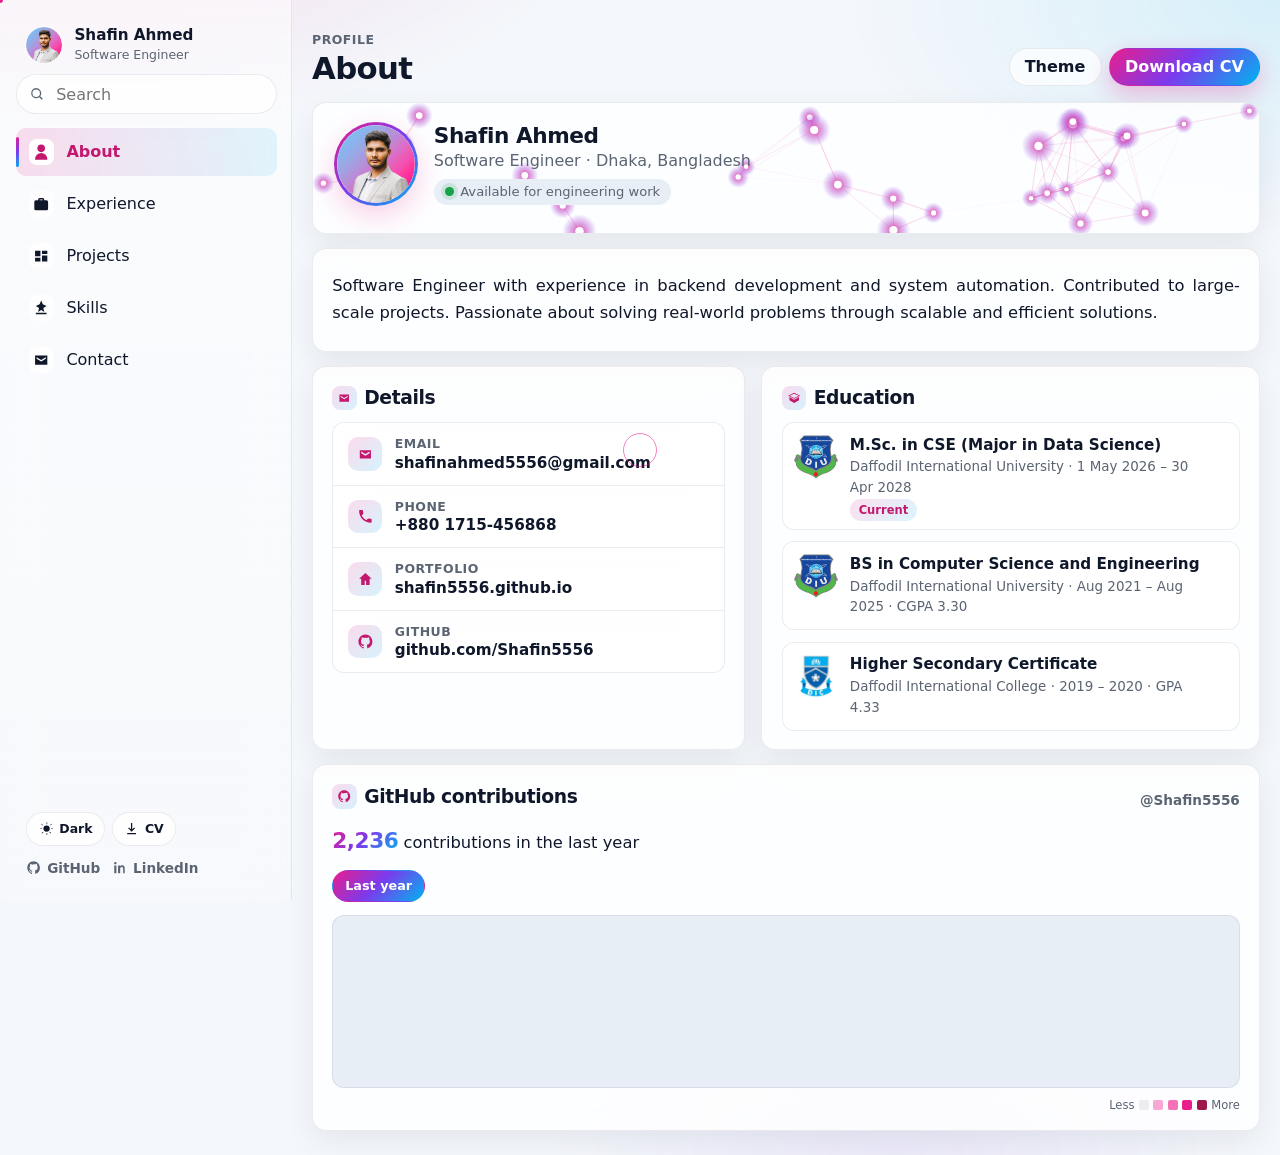
==== commit fef8e92a: "Remove timeline, real CV PDF, fix About mobile overflow." ====
--- a/index.html
+++ b/index.html
@@ -10,7 +10,7 @@
   <title>Shafin Ahmed | Software Engineer</title>
   <link rel="icon" type="image/png" href="images/profile.png">
   <link rel="apple-touch-icon" href="images/profile.png">
-  <link rel="stylesheet" href="css/app.css?v=20261018e">
+  <link rel="stylesheet" href="css/app.css?v=20261018f">
   <script>
     (function () {
       try {
@@ -176,10 +176,6 @@
 
         <!-- EXPERIENCE -->
         <section class="page" id="page-experience" data-title="Experience" data-eyebrow="Career">
-          <article class="settings-card reveal">
-            <h3><span class="inline-ico"><svg viewBox="0 0 24 24"><path d="M12 2v20M6 6h12M6 12h12M6 18h8"/></svg></span> Timeline</h3>
-            <div class="timeline" id="career-timeline"></div>
-          </article>
           <div id="bind-experience"></div>
         </section>
 
@@ -241,35 +237,7 @@
     </nav>
   </div>
 
-  <div id="print-sheet" class="print-sheet" hidden>
-    <header>
-      <h1 id="print-name">Shafin Ahmed</h1>
-      <p id="print-header-line">Software Engineer · Dhaka, Bangladesh · shafinahmed5556@gmail.com · +880 1715-456868</p>
-      <p id="print-links-line">github.com/Shafin5556 · linkedin.com/in/shafin5556 · shafin5556.github.io</p>
-    </header>
-    <section>
-      <h2>Summary</h2>
-      <p id="print-bio"></p>
-    </section>
-    <section>
-      <h2>Experience</h2>
-      <div id="print-experience"></div>
-    </section>
-    <section>
-      <h2>Projects</h2>
-      <div id="print-projects"></div>
-    </section>
-    <section>
-      <h2>Education</h2>
-      <div id="print-education"></div>
-    </section>
-    <section>
-      <h2>Skills</h2>
-      <p id="print-skills"></p>
-    </section>
-  </div>
-
-  <script src="js/content.js?v=20261018e" defer></script>
-  <script src="js/app.js?v=20261018e" defer></script>
+  <script src="js/content.js?v=20261018f" defer></script>
+  <script src="js/app.js?v=20261018f" defer></script>
 </body>
 </html>
--- a/css/app.css
+++ b/css/app.css
@@ -862,7 +862,15 @@
   .sidebar { display: none; }
   .bottom-nav { display: flex; }
   .stage {
+    min-width: 0;
+    max-width: 100%;
+    overflow-x: clip;
     padding: 0.55rem 0.75rem calc(var(--bottom) + env(safe-area-inset-bottom) + 0.9rem);
+  }
+  .pages,
+  .page {
+    min-width: 0;
+    max-width: 100%;
   }
   .topbar {
     position: sticky;
@@ -896,6 +904,70 @@
   }
   .job { grid-template-columns: 48px 1fr; }
   .quick-tile:active { background: var(--surface-solid); }
+
+  /* About: keep cards inside phone width */
+  #page-about .hero-shell,
+  #page-about .settings-card,
+  #page-about .about-split {
+    min-width: 0;
+    max-width: 100%;
+  }
+  #page-about .settings-card {
+    padding: 1rem 0.9rem;
+  }
+  .about-lead {
+    font-size: 0.95rem !important;
+    text-align: left;
+    hyphens: none;
+  }
+  .about-links .tile-text span {
+    white-space: normal;
+    overflow: visible;
+    text-overflow: unset;
+    word-break: break-word;
+  }
+  .about-education .list-item {
+    grid-template-columns: 40px 1fr;
+    align-items: start;
+    gap: 0.65rem;
+  }
+  .about-education .list-item img {
+    width: 40px;
+    height: 40px;
+  }
+  .about-education .list-item .badge {
+    grid-column: 2;
+    justify-self: start;
+    margin-top: 0.15rem;
+  }
+  .about-education .list-item strong {
+    font-size: 0.9rem;
+    line-height: 1.35;
+    word-break: break-word;
+  }
+  .about-education .list-item p {
+    font-size: 0.8rem;
+    line-height: 1.4;
+  }
+  .panel-head {
+    flex-wrap: wrap;
+    align-items: flex-start;
+  }
+  .github-panel {
+    overflow: hidden;
+  }
+  .gh-chart-wrap {
+    max-width: 100%;
+    overflow-x: auto;
+    -webkit-overflow-scrolling: touch;
+  }
+  .contrib-graph {
+    min-width: 560px;
+  }
+  .status-row {
+    justify-content: center;
+    flex-wrap: wrap;
+  }
 }
 
 /* ===== Theme controls ===== */
